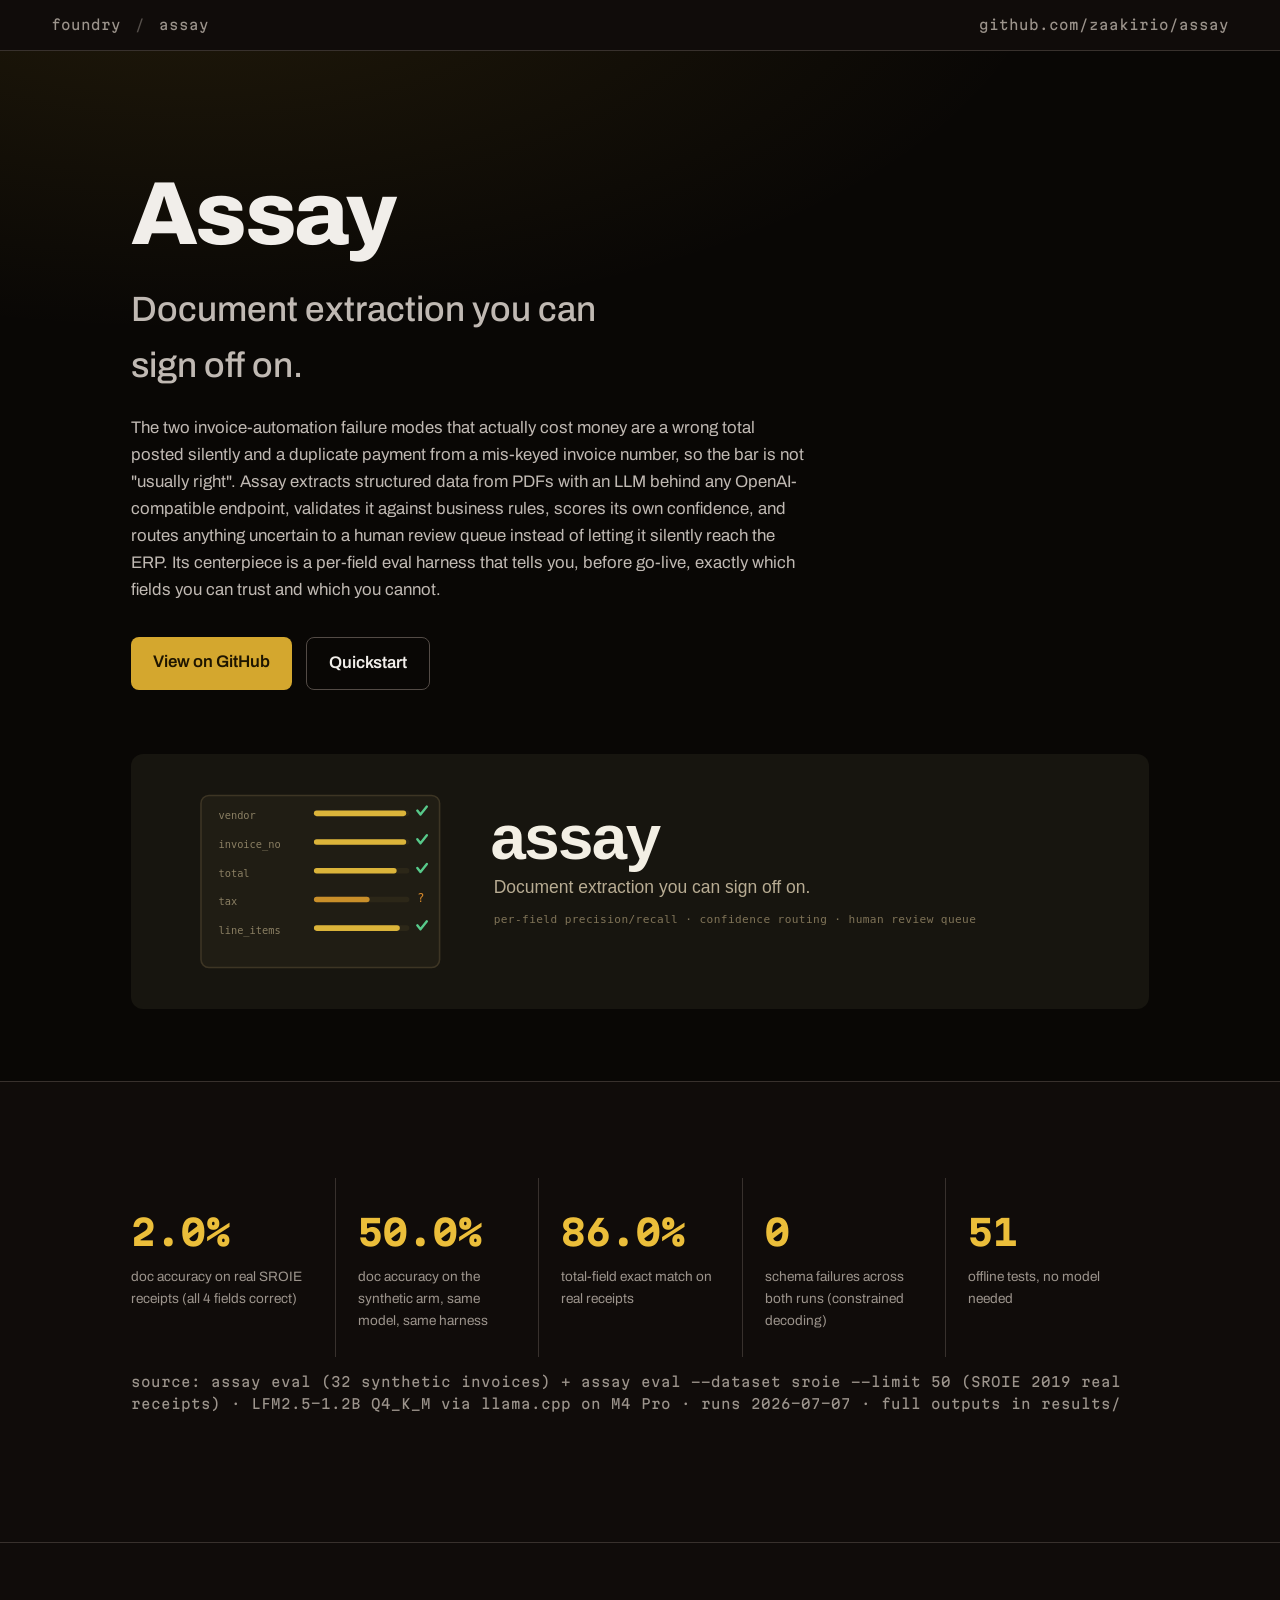
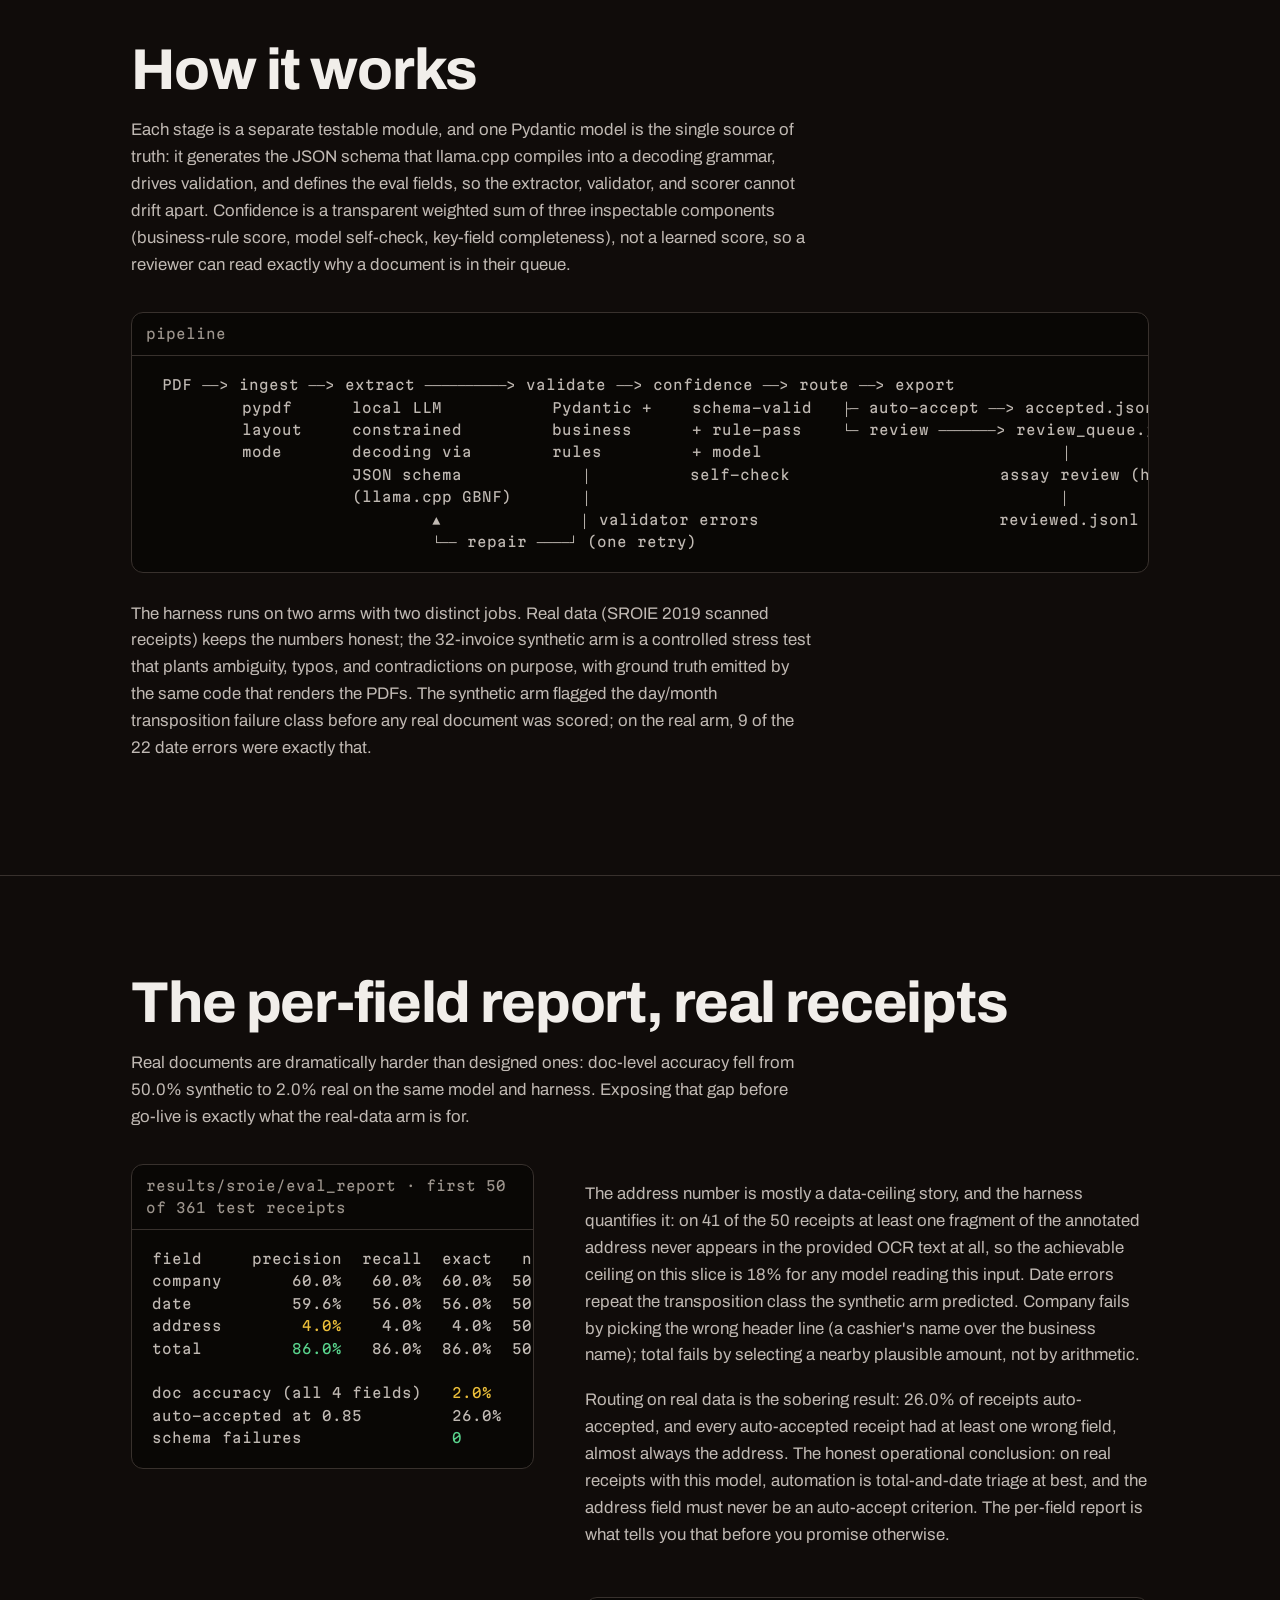
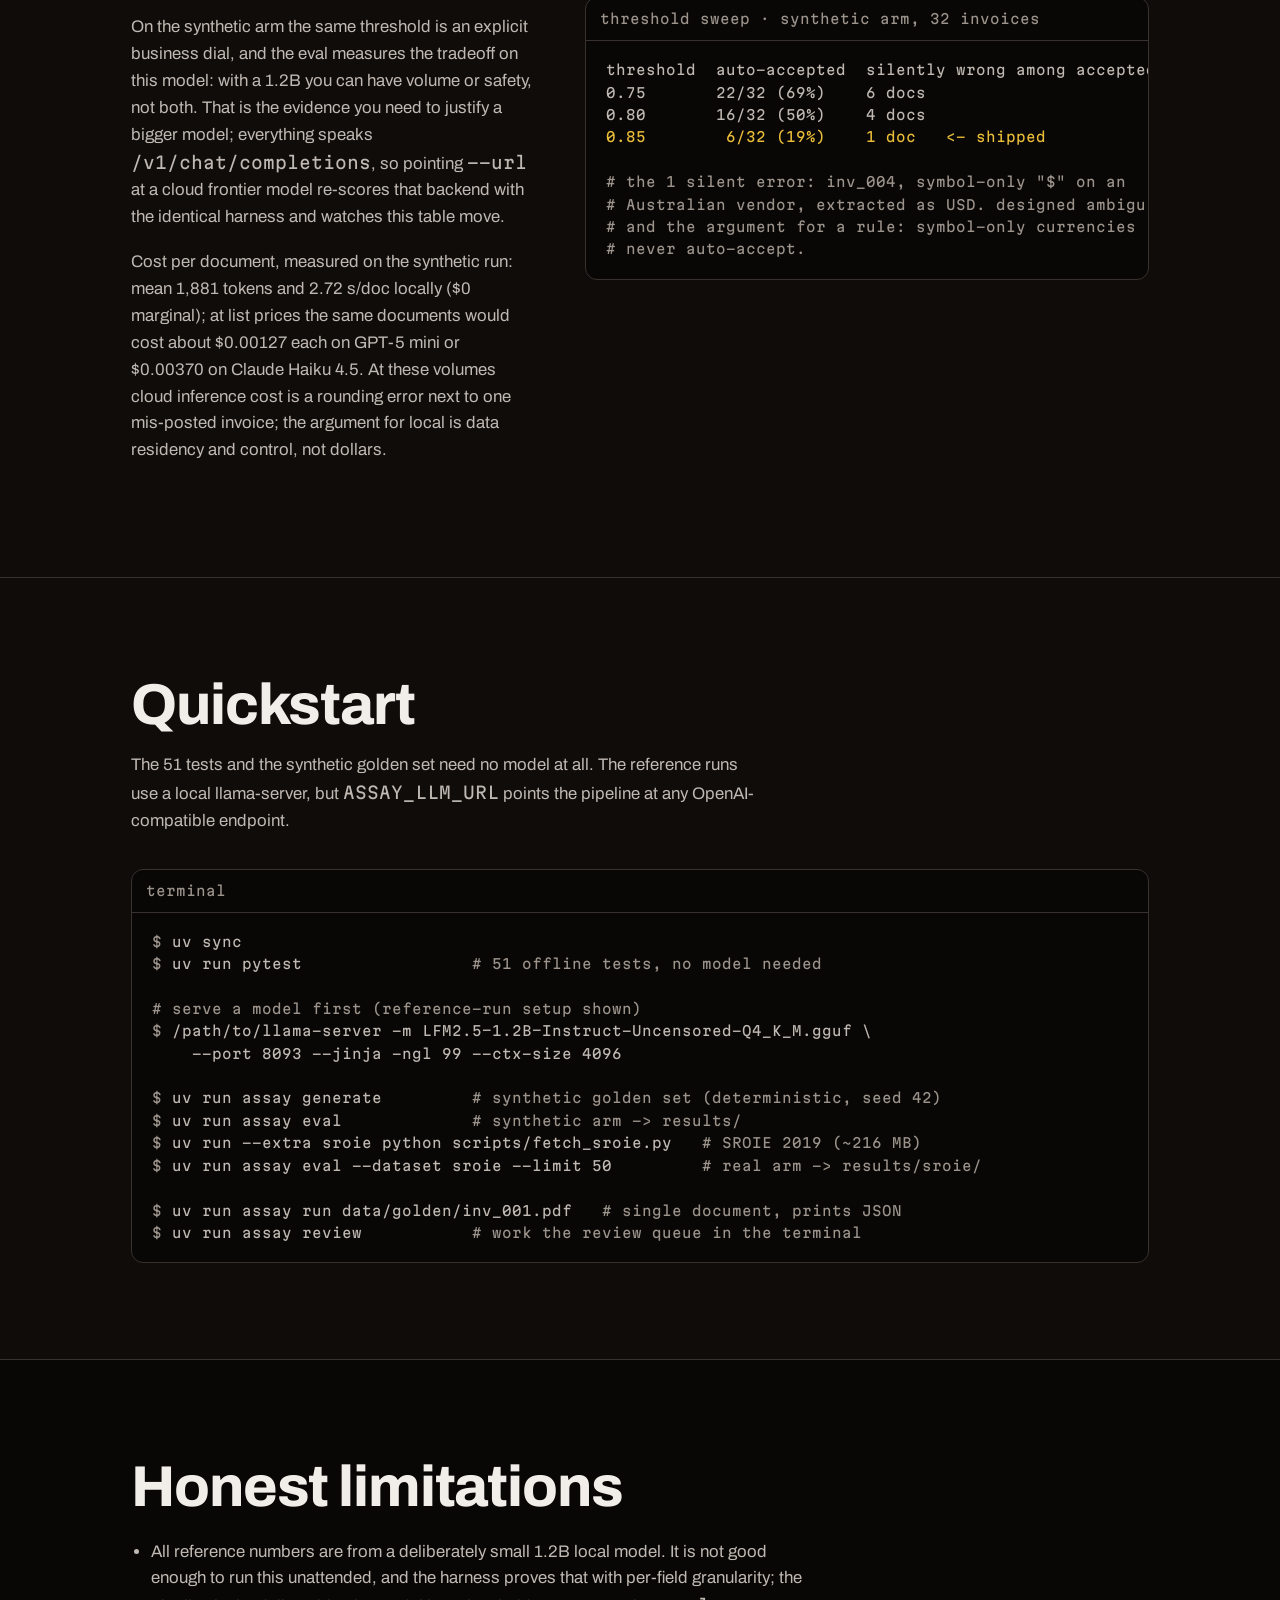
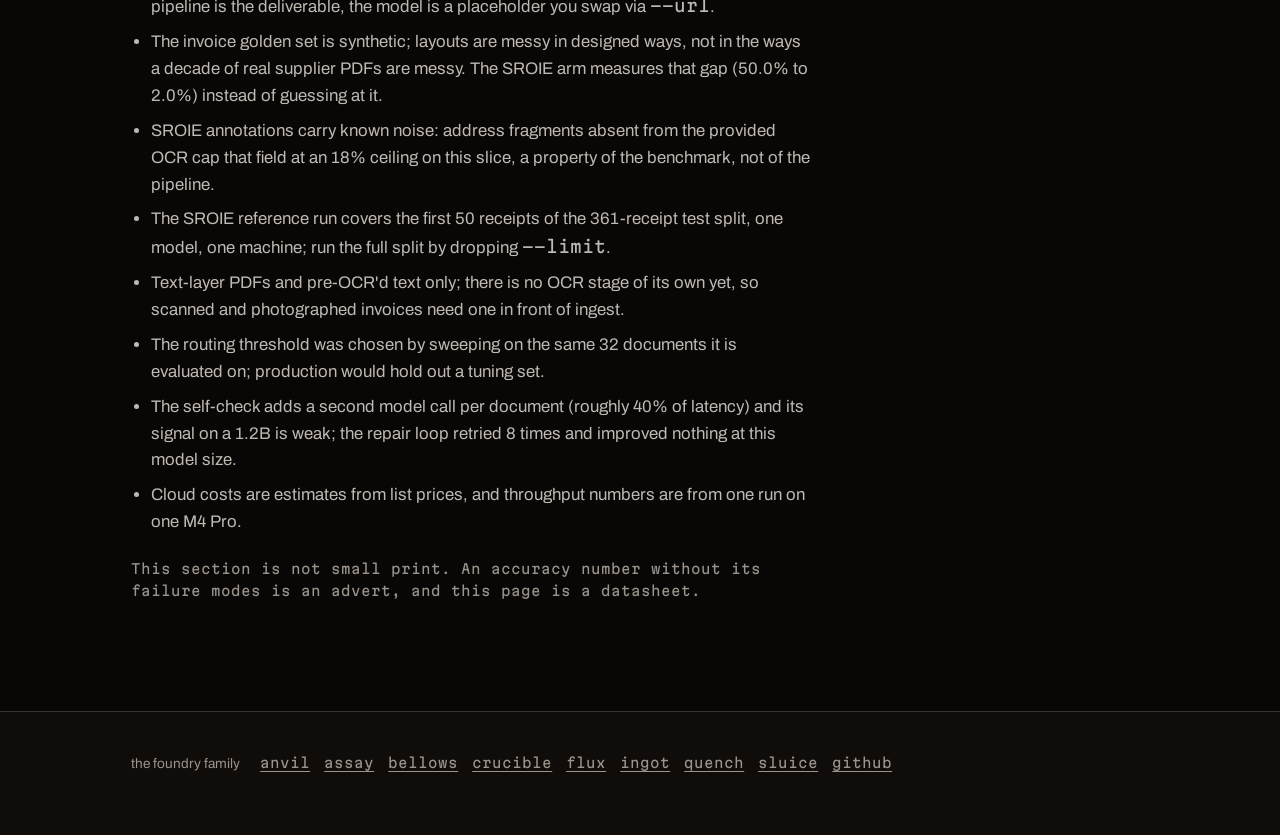
==== assay/index.html @ 18787b70 "Initial release" ====
<!doctype html>
<html lang="en">
<head>
<meta charset="utf-8">
<meta name="viewport" content="width=device-width, initial-scale=1">
<title>Assay - Document extraction you can sign off on</title>
<meta name="description" content="An invoice extraction pipeline with a per-field eval harness on real SROIE 2019 receipts and a synthetic stress-test arm: doc accuracy 2.0% real vs 50.0% synthetic on a 1.2B reference model, measured before go-live, not promised.">
<link rel="preconnect" href="https://fonts.googleapis.com">
<link rel="preconnect" href="https://fonts.gstatic.com" crossorigin>
<link href="https://fonts.googleapis.com/css2?family=Archivo:wght@500;650;800&family=Martian+Mono:wght@400;700&display=swap" rel="stylesheet">
<link rel="stylesheet" href="assets/site.css">
<style>
:root {
  --accent: oklch(0.75 0.14 87);
  --accent-bright: oklch(0.82 0.15 89);
  --accent-ink: oklch(0.2 0.04 87);
  --accent-tint: oklch(0.75 0.14 87 / 0.12);
}
.family { flex-wrap: wrap; }
.family .gh { min-width: 0; overflow-wrap: anywhere; }
.two-col > * { min-width: 0; }
code { overflow-wrap: anywhere; }
</style>
</head>
<body>

<header class="family">
  <a href="https://zaakir.io">foundry</a>
  <span class="sep">/</span>
  <span aria-current="page">assay</span>
  <a class="gh" href="https://github.com/zaakirio/assay">github.com/zaakirio/assay</a>
</header>

<main>

<section class="hero" aria-labelledby="hero-h">
  <div class="wrap">
    <h1 id="hero-h">Assay</h1>
    <p class="tag">Document extraction you can sign off on.</p>
    <p class="what">The two invoice-automation failure modes that actually cost money are a wrong total posted silently and a duplicate payment from a mis-keyed invoice number, so the bar is not "usually right".
    Assay extracts structured data from PDFs with an LLM behind any OpenAI-compatible endpoint, validates it against business rules, scores its own confidence, and routes anything uncertain to a human review queue instead of letting it silently reach the ERP.
    Its centerpiece is a per-field eval harness that tells you, before go-live, exactly which fields you can trust and which you cannot.</p>
    <div class="cta-row">
      <a class="btn primary" href="https://github.com/zaakirio/assay">View on GitHub</a>
      <a class="btn ghost" href="#quickstart">Quickstart</a>
    </div>
    <div class="hero-art">
      <img src="assets/banner.svg" alt="Assay banner: a document card with per-field confidence bars, where vendor, invoice number, total, and line items carry green ticks and tax carries a question mark routed to review, next to the wordmark and the tagline 'Document extraction you can sign off on'." width="1280" height="320">
    </div>
  </div>
</section>

<section class="measured" aria-label="Measured extraction numbers">
  <div class="wrap">
    <div class="cell"><div class="v num">2.0%</div><div class="k">doc accuracy on real SROIE receipts (all 4 fields correct)</div></div>
    <div class="cell"><div class="v num">50.0%</div><div class="k">doc accuracy on the synthetic arm, same model, same harness</div></div>
    <div class="cell"><div class="v num">86.0%</div><div class="k">total-field exact match on real receipts</div></div>
    <div class="cell"><div class="v num">0</div><div class="k">schema failures across both runs (constrained decoding)</div></div>
    <div class="cell"><div class="v num">51</div><div class="k">offline tests, no model needed</div></div>
  </div>
  <div class="wrap"><p class="src">source: assay eval (32 synthetic invoices) + assay eval --dataset sroie --limit 50 (SROIE 2019 real receipts) · LFM2.5-1.2B Q4_K_M via llama.cpp on M4 Pro · runs 2026-07-07 · full outputs in results/</p></div>
</section>

<section aria-labelledby="how-h">
  <div class="wrap">
    <h2 id="how-h">How it works</h2>
    <p class="lede">Each stage is a separate testable module, and one Pydantic model is the single source of truth: it generates the JSON schema that llama.cpp compiles into a decoding grammar, drives validation, and defines the eval fields, so the extractor, validator, and scorer cannot drift apart.
    Confidence is a transparent weighted sum of three inspectable components (business-rule score, model self-check, key-field completeness), not a learned score, so a reviewer can read exactly why a document is in their queue.</p>
    <div class="frame" style="margin-top: 34px;">
      <div class="bar">pipeline</div>
      <pre> PDF ──&gt; ingest ──&gt; extract ──────────&gt; validate ──&gt; confidence ──&gt; route ──&gt; export
         pypdf      local LLM           Pydantic +    schema-valid   ├─ auto-accept ──&gt; accepted.jsonl (ERP feed)
         layout     constrained         business      + rule-pass    └─ review ───────&gt; review_queue.jsonl
         mode       decoding via        rules         + model                              │
                    JSON schema            │          self-check                     assay review (human CLI)
                    (llama.cpp GBNF)       │                                               │
                            ▲              │ validator errors                        reviewed.jsonl
                            └── repair ────┘ (one retry)</pre>
    </div>
    <p style="margin-top: 28px; max-width: var(--measure); color: var(--ink-mid);">The harness runs on two arms with two distinct jobs.
    Real data (SROIE 2019 scanned receipts) keeps the numbers honest; the 32-invoice synthetic arm is a controlled stress test that plants ambiguity, typos, and contradictions on purpose, with ground truth emitted by the same code that renders the PDFs.
    The synthetic arm flagged the day/month transposition failure class before any real document was scored; on the real arm, 9 of the 22 date errors were exactly that.</p>
  </div>
</section>

<section aria-labelledby="out-h">
  <div class="wrap">
    <h2 id="out-h">The per-field report, real receipts</h2>
    <p class="lede">Real documents are dramatically harder than designed ones: doc-level accuracy fell from 50.0% synthetic to 2.0% real on the same model and harness.
    Exposing that gap before go-live is exactly what the real-data arm is for.</p>
    <div class="two-col" style="margin-top: 34px;">
      <div class="frame">
        <div class="bar">results/sroie/eval_report · first 50 of 361 test receipts</div>
        <pre>field     precision  recall  exact   n
company       60.0%   60.0%  60.0%  50
date          59.6%   56.0%  56.0%  50
address        <span class="hl">4.0%</span>    4.0%   4.0%  50
total         <span class="ok">86.0%</span>   86.0%  86.0%  50

doc accuracy (all 4 fields)   <span class="hl">2.0%</span>
auto-accepted at 0.85         26.0%
schema failures               <span class="ok">0</span></pre>
      </div>
      <div>
        <p style="color: var(--ink-mid);">The address number is mostly a data-ceiling story, and the harness quantifies it: on 41 of the 50 receipts at least one fragment of the annotated address never appears in the provided OCR text at all, so the achievable ceiling on this slice is 18% for any model reading this input.
        Date errors repeat the transposition class the synthetic arm predicted.
        Company fails by picking the wrong header line (a cashier's name over the business name); total fails by selecting a nearby plausible amount, not by arithmetic.</p>
        <p style="margin-top: 18px; color: var(--ink-mid);">Routing on real data is the sobering result: 26.0% of receipts auto-accepted, and every auto-accepted receipt had at least one wrong field, almost always the address.
        The honest operational conclusion: on real receipts with this model, automation is total-and-date triage at best, and the address field must never be an auto-accept criterion.
        The per-field report is what tells you that before you promise otherwise.</p>
      </div>
    </div>
    <div class="two-col" style="margin-top: 32px;">
      <div>
        <p style="color: var(--ink-mid);">On the synthetic arm the same threshold is an explicit business dial, and the eval measures the tradeoff on this model: with a 1.2B you can have volume or safety, not both.
        That is the evidence you need to justify a bigger model; everything speaks <code>/v1/chat/completions</code>, so pointing <code>--url</code> at a cloud frontier model re-scores that backend with the identical harness and watches this table move.</p>
        <p style="margin-top: 18px; color: var(--ink-mid);">Cost per document, measured on the synthetic run: mean 1,881 tokens and 2.72 s/doc locally ($0 marginal); at list prices the same documents would cost about $0.00127 each on GPT-5 mini or $0.00370 on Claude Haiku 4.5.
        At these volumes cloud inference cost is a rounding error next to one mis-posted invoice; the argument for local is data residency and control, not dollars.</p>
      </div>
      <div class="frame">
        <div class="bar">threshold sweep · synthetic arm, 32 invoices</div>
        <pre>threshold  auto-accepted  silently wrong among accepted
0.75       22/32 (69%)    6 docs
0.80       16/32 (50%)    4 docs
<span class="hl">0.85        6/32 (19%)    1 doc   &lt;- shipped</span>

<span class="dim"># the 1 silent error: inv_004, symbol-only "$" on an</span>
<span class="dim"># Australian vendor, extracted as USD. designed ambiguity,</span>
<span class="dim"># and the argument for a rule: symbol-only currencies</span>
<span class="dim"># never auto-accept.</span></pre>
      </div>
    </div>
  </div>
</section>

<section id="quickstart" aria-labelledby="qs-h">
  <div class="wrap">
    <h2 id="qs-h">Quickstart</h2>
    <p class="lede">The 51 tests and the synthetic golden set need no model at all. The reference runs use a local llama-server, but <code>ASSAY_LLM_URL</code> points the pipeline at any OpenAI-compatible endpoint.</p>
    <div class="frame" style="margin-top: 34px;">
      <div class="bar">terminal</div>
      <pre><span class="dim">$</span> uv sync
<span class="dim">$</span> uv run pytest                 <span class="dim"># 51 offline tests, no model needed</span>

<span class="dim"># serve a model first (reference-run setup shown)</span>
<span class="dim">$</span> /path/to/llama-server -m LFM2.5-1.2B-Instruct-Uncensored-Q4_K_M.gguf \
    --port 8093 --jinja -ngl 99 --ctx-size 4096

<span class="dim">$</span> uv run assay generate         <span class="dim"># synthetic golden set (deterministic, seed 42)</span>
<span class="dim">$</span> uv run assay eval             <span class="dim"># synthetic arm -&gt; results/</span>
<span class="dim">$</span> uv run --extra sroie python scripts/fetch_sroie.py   <span class="dim"># SROIE 2019 (~216 MB)</span>
<span class="dim">$</span> uv run assay eval --dataset sroie --limit 50         <span class="dim"># real arm -&gt; results/sroie/</span>

<span class="dim">$</span> uv run assay run data/golden/inv_001.pdf   <span class="dim"># single document, prints JSON</span>
<span class="dim">$</span> uv run assay review           <span class="dim"># work the review queue in the terminal</span></pre>
    </div>
  </div>
</section>

<section class="honest" aria-labelledby="honest-h">
  <div class="wrap">
    <h2 id="honest-h">Honest limitations</h2>
    <ul>
      <li>All reference numbers are from a deliberately small 1.2B local model. It is not good enough to run this unattended, and the harness proves that with per-field granularity; the pipeline is the deliverable, the model is a placeholder you swap via <code>--url</code>.</li>
      <li>The invoice golden set is synthetic; layouts are messy in designed ways, not in the ways a decade of real supplier PDFs are messy. The SROIE arm measures that gap (50.0% to 2.0%) instead of guessing at it.</li>
      <li>SROIE annotations carry known noise: address fragments absent from the provided OCR cap that field at an 18% ceiling on this slice, a property of the benchmark, not of the pipeline.</li>
      <li>The SROIE reference run covers the first 50 receipts of the 361-receipt test split, one model, one machine; run the full split by dropping <code>--limit</code>.</li>
      <li>Text-layer PDFs and pre-OCR'd text only; there is no OCR stage of its own yet, so scanned and photographed invoices need one in front of ingest.</li>
      <li>The routing threshold was chosen by sweeping on the same 32 documents it is evaluated on; production would hold out a tuning set.</li>
      <li>The self-check adds a second model call per document (roughly 40% of latency) and its signal on a 1.2B is weak; the repair loop retried 8 times and improved nothing at this model size.</li>
      <li>Cloud costs are estimates from list prices, and throughput numbers are from one run on one M4 Pro.</li>
    </ul>
    <p class="why">This section is not small print. An accuracy number without its failure modes is an advert, and this page is a datasheet.</p>
  </div>
</section>

</main>

<footer>
  <div class="wrap">
    <span>the foundry family</span>
    <nav aria-label="Product family">
      <a href="https://anvil.zaakir.io">anvil</a>
      <a href="https://assay.zaakir.io" aria-current="page">assay</a>
      <a href="https://bellows.zaakir.io">bellows</a>
      <a href="https://crucible.zaakir.io">crucible</a>
      <a href="https://flux.zaakir.io">flux</a>
      <a href="https://ingot.zaakir.io">ingot</a>
      <a href="https://quench.zaakir.io">quench</a>
      <a href="https://sluice.zaakir.io">sluice</a>
      <a href="https://github.com/zaakirio">github</a>
    </nav>
  </div>
</footer>

</body>
</html>
---- assay/assets/site.css ----
/* Foundry datasheet system - shared across all product sites.
   Lane: industrial specimen sheet, not SaaS landing. Dark workshop charcoal,
   one committed accent per product (set --accent* on :root per site),
   real numbers as imagery, honest-limitations as a first-class section. */

:root {
  --bg: oklch(0.16 0.008 55);
  --bg-deep: oklch(0.13 0.007 55);
  --surface: oklch(0.2 0.01 55);
  --surface-2: oklch(0.24 0.012 55);
  --line: oklch(0.32 0.012 55);
  --line-strong: oklch(0.42 0.014 55);

  --ink: oklch(0.95 0.006 65);
  --ink-mid: oklch(0.79 0.012 65);
  --ink-dim: oklch(0.67 0.014 65);

  /* per-site overrides */
  --accent: oklch(0.68 0.17 45);
  --accent-bright: oklch(0.76 0.18 48);
  --accent-ink: oklch(0.18 0.03 45);
  --accent-tint: oklch(0.68 0.17 45 / 0.12);

  --ok: oklch(0.78 0.15 155);
  --warn: oklch(0.82 0.13 90);

  --sans: "Archivo", -apple-system, "Segoe UI", Helvetica, Arial, sans-serif;
  --mono: "Martian Mono", ui-monospace, "SF Mono", Menlo, monospace;

  --step--1: clamp(0.78rem, 0.74rem + 0.2vw, 0.85rem);
  --step-0: clamp(0.95rem, 0.9rem + 0.25vw, 1.05rem);
  --step-1: clamp(1.2rem, 1.1rem + 0.5vw, 1.45rem);
  --step-2: clamp(1.6rem, 1.4rem + 1vw, 2.2rem);
  --step-3: clamp(2.4rem, 2rem + 2.2vw, 3.6rem);
  --step-4: clamp(3.4rem, 2.6rem + 4vw, 5.6rem);

  --pad: clamp(20px, 4vw, 56px);
  --measure: 68ch;

  color-scheme: dark;
}

* { box-sizing: border-box; }

html { scroll-behavior: smooth; }
@media (prefers-reduced-motion: reduce) { html { scroll-behavior: auto; } }

body {
  margin: 0;
  background: var(--bg);
  color: var(--ink);
  font-family: var(--sans);
  font-size: var(--step-0);
  line-height: 1.6;
  -webkit-font-smoothing: antialiased;
}

::selection { background: var(--accent-tint); }

h1, h2, h3 { line-height: 1.08; text-wrap: balance; margin: 0; }
p { text-wrap: pretty; }

a { color: var(--accent-bright); text-decoration-thickness: 1px; text-underline-offset: 3px; }
a:hover { color: var(--ink); }

code, pre, .mono { font-family: var(--mono); }

.num { font-variant-numeric: tabular-nums; }

/* ── shell ─────────────────────────────────────────────── */

.wrap { max-width: 1120px; margin: 0 auto; padding-inline: var(--pad); }

/* top strip: family breadcrumb, quiet */
.family {
  display: flex;
  align-items: center;
  gap: 14px;
  padding: 14px var(--pad);
  font-family: var(--mono);
  font-size: var(--step--1);
  color: var(--ink-dim);
  border-bottom: 1px solid var(--line);
}
.family a { color: var(--ink-dim); text-decoration: none; }
.family a:hover { color: var(--ink); }
.family .sep { opacity: 0.5; }
.family .gh { margin-left: auto; }

/* ── hero: specimen plate ──────────────────────────────── */

.hero {
  padding: clamp(48px, 9vw, 120px) 0 clamp(36px, 6vw, 72px);
  border-bottom: 1px solid var(--line);
  background:
    radial-gradient(90rem 40rem at 15% -10%, var(--accent-tint), transparent 60%),
    var(--bg-deep);
}

.hero h1 {
  font-size: var(--step-4);
  font-weight: 800;
  letter-spacing: -0.03em;
}

.hero .tag {
  margin: 18px 0 0;
  font-size: var(--step-2);
  font-weight: 500;
  color: var(--ink-mid);
  max-width: 26ch;
}

.hero .what {
  margin: 22px 0 0;
  max-width: var(--measure);
  color: var(--ink-mid);
}

.hero .cta-row { display: flex; gap: 14px; margin-top: 34px; flex-wrap: wrap; }

.btn {
  display: inline-block;
  padding: 12px 22px;
  border-radius: 8px;
  font-weight: 600;
  text-decoration: none;
}
.btn.primary { background: var(--accent); color: var(--accent-ink); }
.btn.primary:hover { background: var(--accent-bright); color: var(--accent-ink); }
.btn.ghost { border: 1px solid var(--line-strong); color: var(--ink); }
.btn.ghost:hover { border-color: var(--accent); }

.hero-art { margin-top: clamp(30px, 6vw, 64px); }
.hero-art svg, .hero-art img { width: 100%; height: auto; display: block; border-radius: 12px; }

/* ── measured strip: the numbers ARE the marketing ─────── */

.measured {
  border-bottom: 1px solid var(--line);
  background: var(--bg);
}
.measured .wrap {
  display: grid;
  grid-template-columns: repeat(auto-fit, minmax(190px, 1fr));
  gap: 0;
}
.measured .cell {
  padding: 26px 22px;
  border-inline-start: 1px solid var(--line);
}
.measured .cell:first-child { border-inline-start: none; padding-inline-start: 0; }
.measured .v {
  font-family: var(--mono);
  font-size: var(--step-2);
  font-weight: 700;
  color: var(--accent-bright);
  font-variant-numeric: tabular-nums;
}
.measured .k { margin-top: 6px; color: var(--ink-dim); font-size: var(--step--1); }
.measured .src { color: var(--ink-dim); font-size: var(--step--1); padding: 0 0 18px; font-family: var(--mono); }

/* ── sections ──────────────────────────────────────────── */

section { padding: clamp(44px, 8vw, 96px) 0; border-bottom: 1px solid var(--line); }
section > .wrap > h2 { font-size: var(--step-3); font-weight: 750; letter-spacing: -0.02em; }
section .lede { max-width: var(--measure); color: var(--ink-mid); margin-top: 16px; }

.two-col { display: grid; grid-template-columns: minmax(280px, 5fr) minmax(300px, 7fr); gap: clamp(24px, 4vw, 56px); align-items: start; }
@media (max-width: 860px) { .two-col { grid-template-columns: 1fr; } }

/* feature ledger: numbered only because it IS a sequence of what happens */
.ledger { margin: 34px 0 0; padding: 0; list-style: none; max-width: var(--measure); }
.ledger li { display: flex; gap: 18px; padding: 18px 0; border-top: 1px solid var(--line); }
.ledger li:first-child { border-top: none; }
.ledger .lk { font-family: var(--mono); color: var(--accent-bright); font-size: var(--step--1); padding-top: 4px; white-space: nowrap; }
.ledger b { font-weight: 650; }
.ledger p { margin: 4px 0 0; color: var(--ink-mid); }

/* ── terminal / code frames (real output as imagery) ───── */

.frame {
  background: var(--bg-deep);
  border: 1px solid var(--line);
  border-radius: 12px;
  overflow: hidden;
}
.frame .bar {
  display: flex;
  gap: 8px;
  align-items: center;
  padding: 10px 14px;
  border-bottom: 1px solid var(--line);
  font-family: var(--mono);
  font-size: var(--step--1);
  color: var(--ink-dim);
}
.frame pre {
  margin: 0;
  padding: 18px 20px;
  overflow-x: auto;
  font-size: clamp(0.72rem, 0.66rem + 0.3vw, 0.85rem);
  line-height: 1.65;
  color: var(--ink-mid);
}
.frame .hl { color: var(--accent-bright); }
.frame .ok { color: var(--ok); }
.frame .dim { color: var(--ink-dim); }

.shot { border: 1px solid var(--line); border-radius: 12px; overflow: hidden; }
.shot img { width: 100%; height: auto; display: block; }
.shot figcaption { padding: 12px 16px; font-family: var(--mono); font-size: var(--step--1); color: var(--ink-dim); border-top: 1px solid var(--line); }
figure.shot { margin: 0; }

/* ── the honest plate: limitations, stated plainly ─────── */

.honest { background: var(--bg-deep); }
.honest h2 { font-size: var(--step-2); }
.honest ul { margin: 20px 0 0; padding-left: 1.2em; max-width: var(--measure); color: var(--ink-mid); }
.honest li { margin-top: 8px; }
.honest .why { margin-top: 22px; font-family: var(--mono); font-size: var(--step--1); color: var(--ink-dim); max-width: var(--measure); }

/* ── footer ────────────────────────────────────────────── */

footer { padding: 40px 0 60px; color: var(--ink-dim); font-size: var(--step--1); }
footer .wrap { display: flex; gap: 20px; flex-wrap: wrap; align-items: baseline; }
footer nav { display: flex; gap: 14px; flex-wrap: wrap; font-family: var(--mono); }
footer a { color: var(--ink-dim); }

/* ── motion: one deliberate entrance, nothing scattered ── */

@media (prefers-reduced-motion: no-preference) {
  .hero h1, .hero .tag, .hero .what, .hero .cta-row, .hero-art {
    animation: rise 700ms cubic-bezier(0.16, 1, 0.3, 1) both;
  }
  .hero .tag { animation-delay: 70ms; }
  .hero .what { animation-delay: 130ms; }
  .hero .cta-row { animation-delay: 190ms; }
  .hero-art { animation-delay: 260ms; }
  @keyframes rise { from { opacity: 0; transform: translateY(14px); } }
}
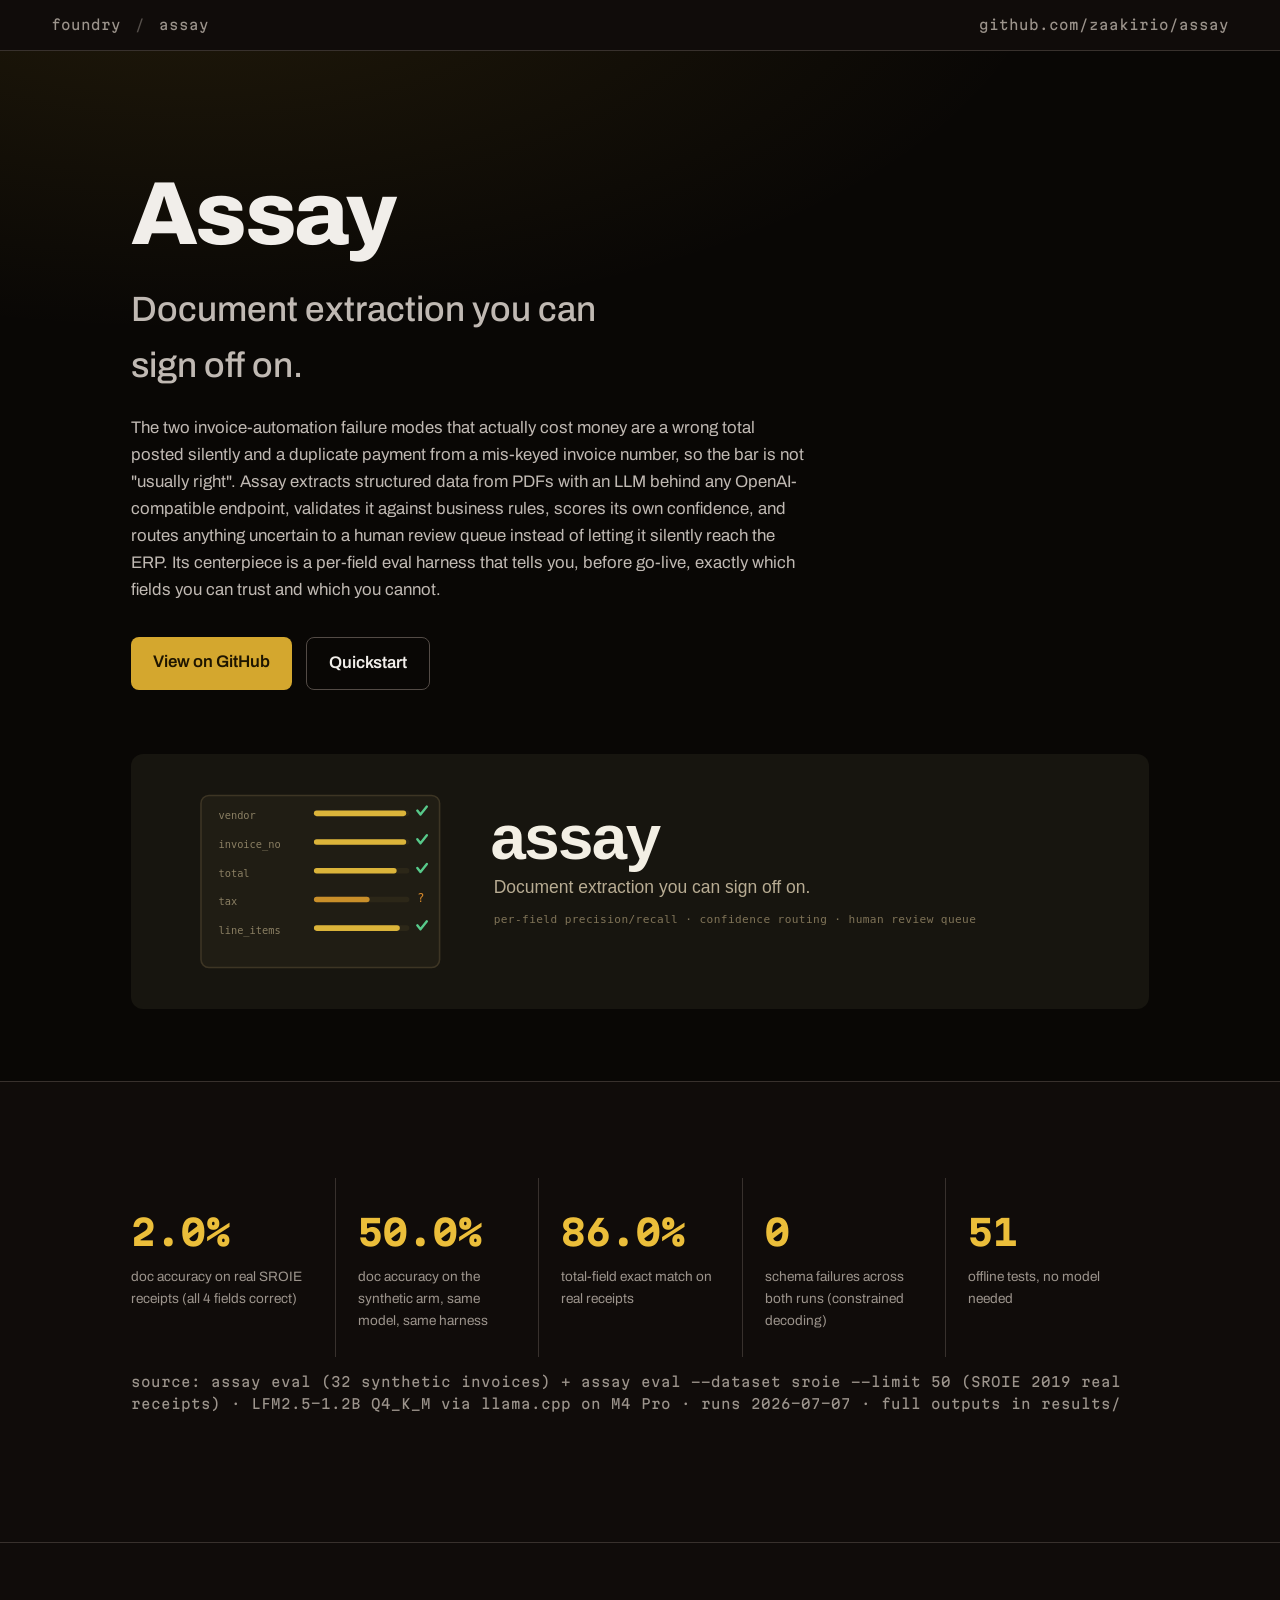
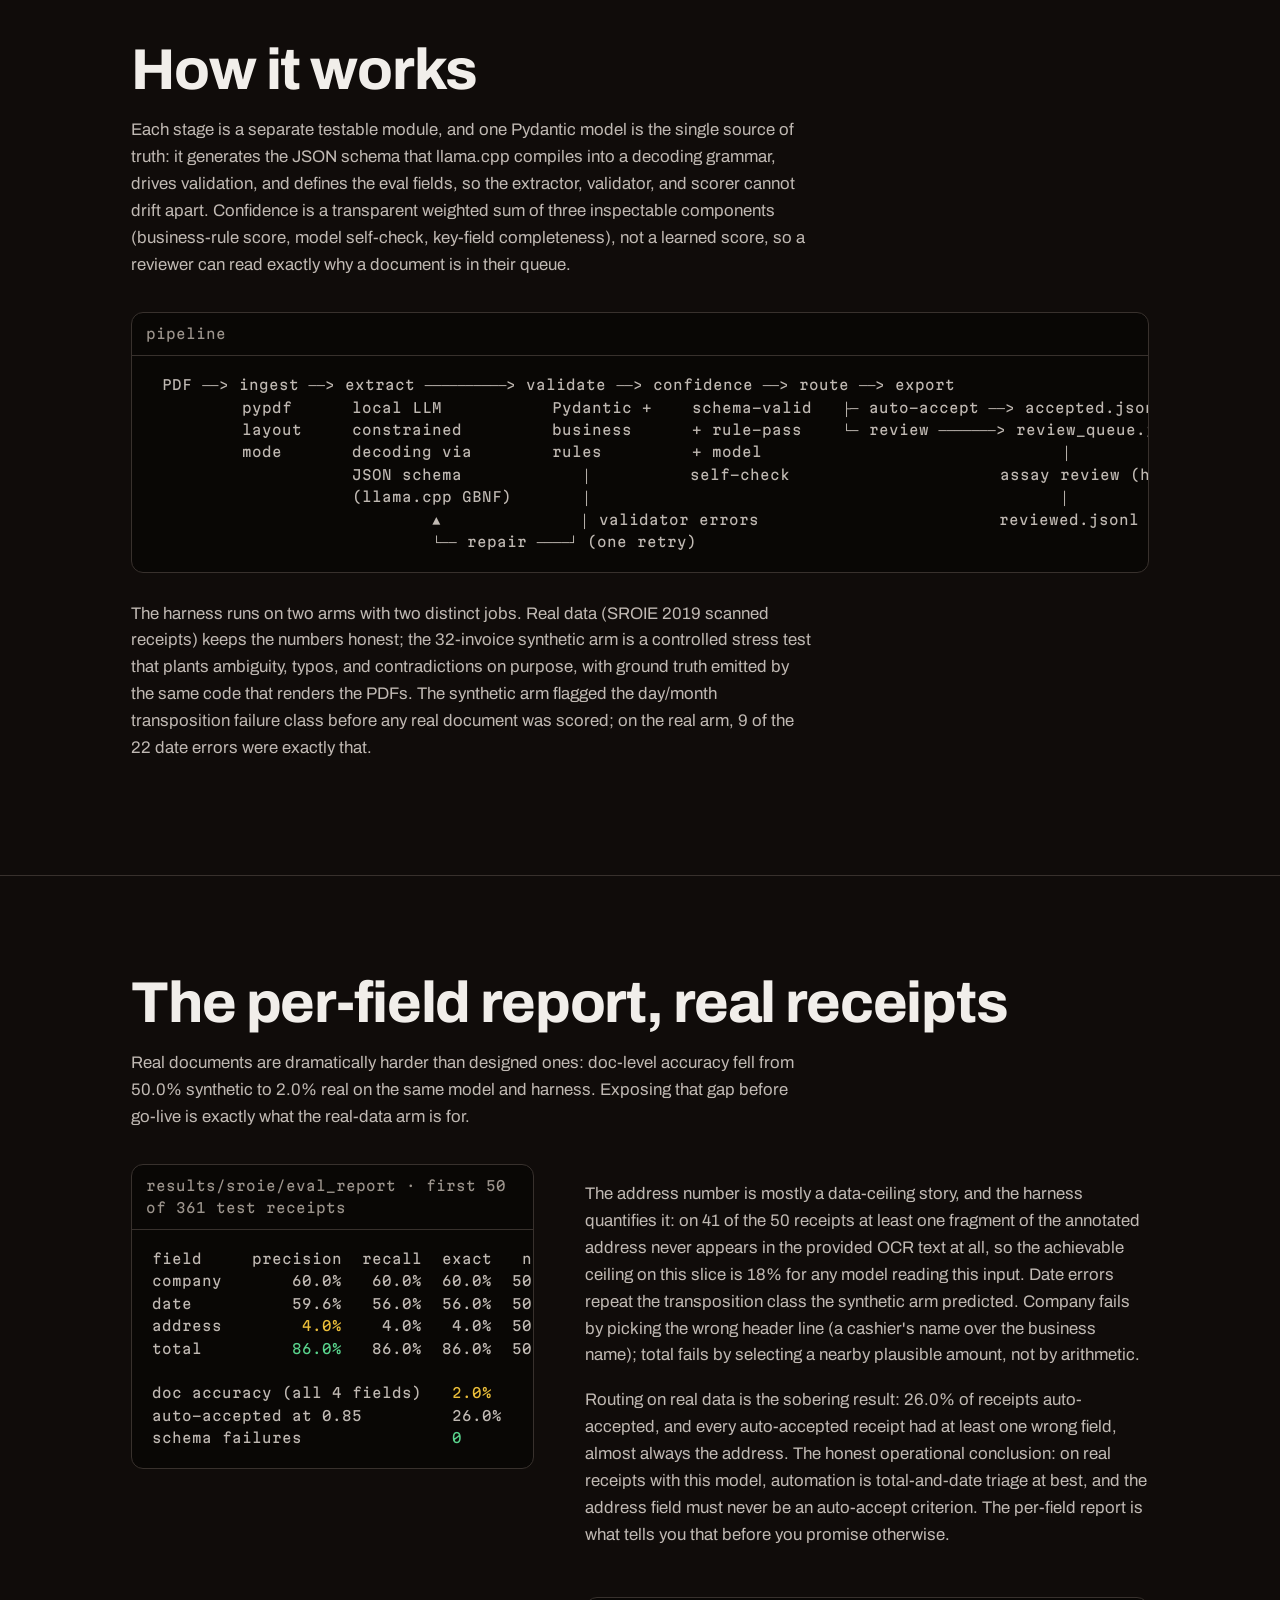
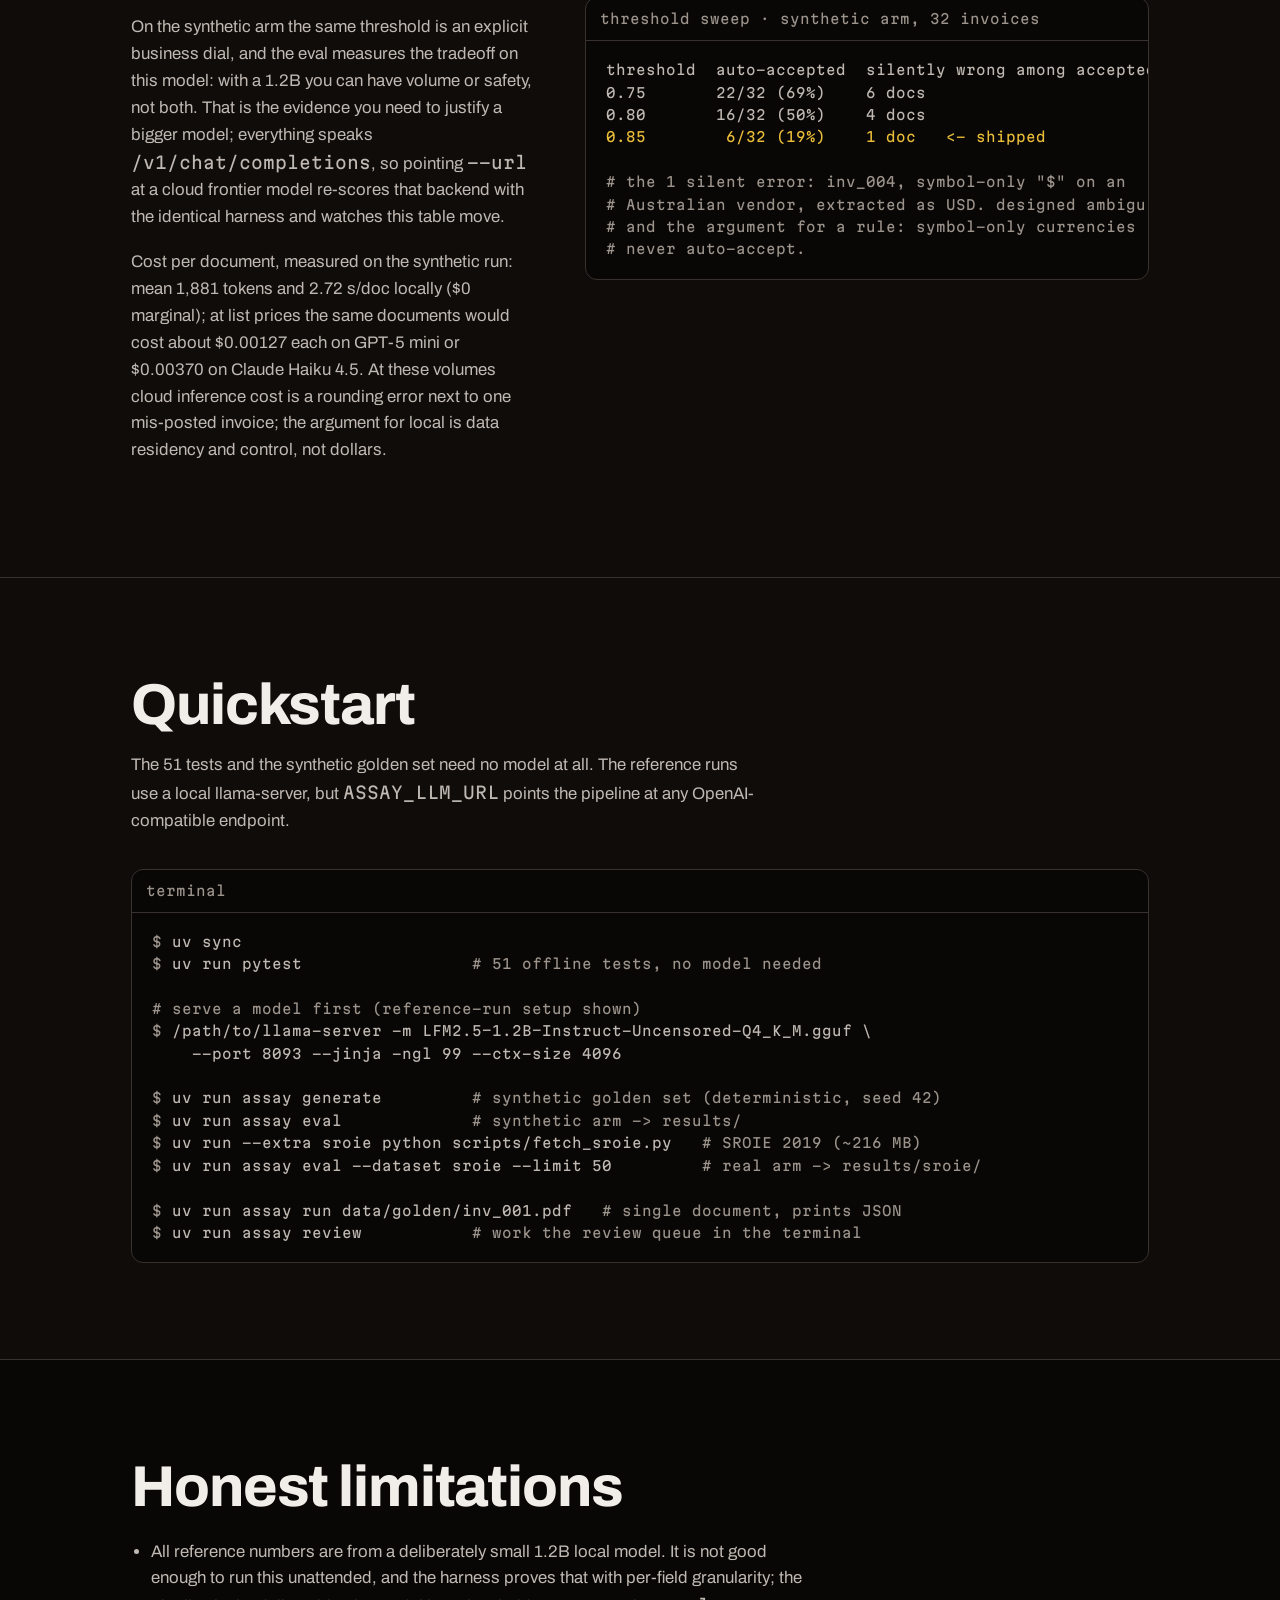
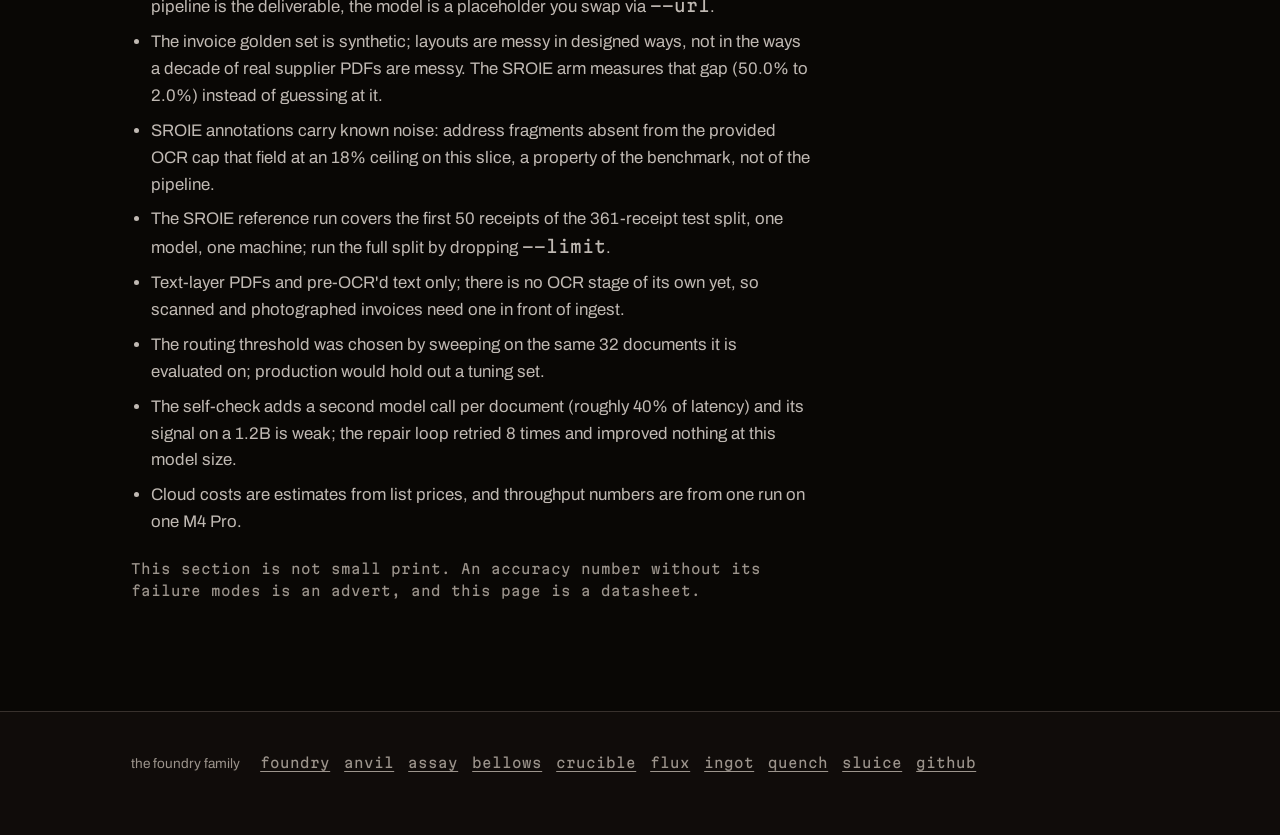
==== commit e9a175aa: "Add foundry.zaakir.io family map site with WebGL fleet constellation - New foundry/ site: interactiv" ====
--- a/assay/index.html
+++ b/assay/index.html
@@ -25,7 +25,7 @@
 <body>
 
 <header class="family">
-  <a href="https://zaakir.io">foundry</a>
+  <a href="https://foundry.zaakir.io">foundry</a>
   <span class="sep">/</span>
   <span aria-current="page">assay</span>
   <a class="gh" href="https://github.com/zaakirio/assay">github.com/zaakirio/assay</a>
@@ -180,6 +180,7 @@
   <div class="wrap">
     <span>the foundry family</span>
     <nav aria-label="Product family">
+      <a href="https://foundry.zaakir.io">foundry</a>
       <a href="https://anvil.zaakir.io">anvil</a>
       <a href="https://assay.zaakir.io" aria-current="page">assay</a>
       <a href="https://bellows.zaakir.io">bellows</a>
--- a/assay/assets/site.css
+++ b/assay/assets/site.css
@@ -237,5 +237,5 @@
   .hero .what { animation-delay: 130ms; }
   .hero .cta-row { animation-delay: 190ms; }
   .hero-art { animation-delay: 260ms; }
-  @keyframes rise { from { opacity: 0; transform: translateY(14px); } }
-}
+  @keyframes rise { from { transform: translateY(14px); } }
+}
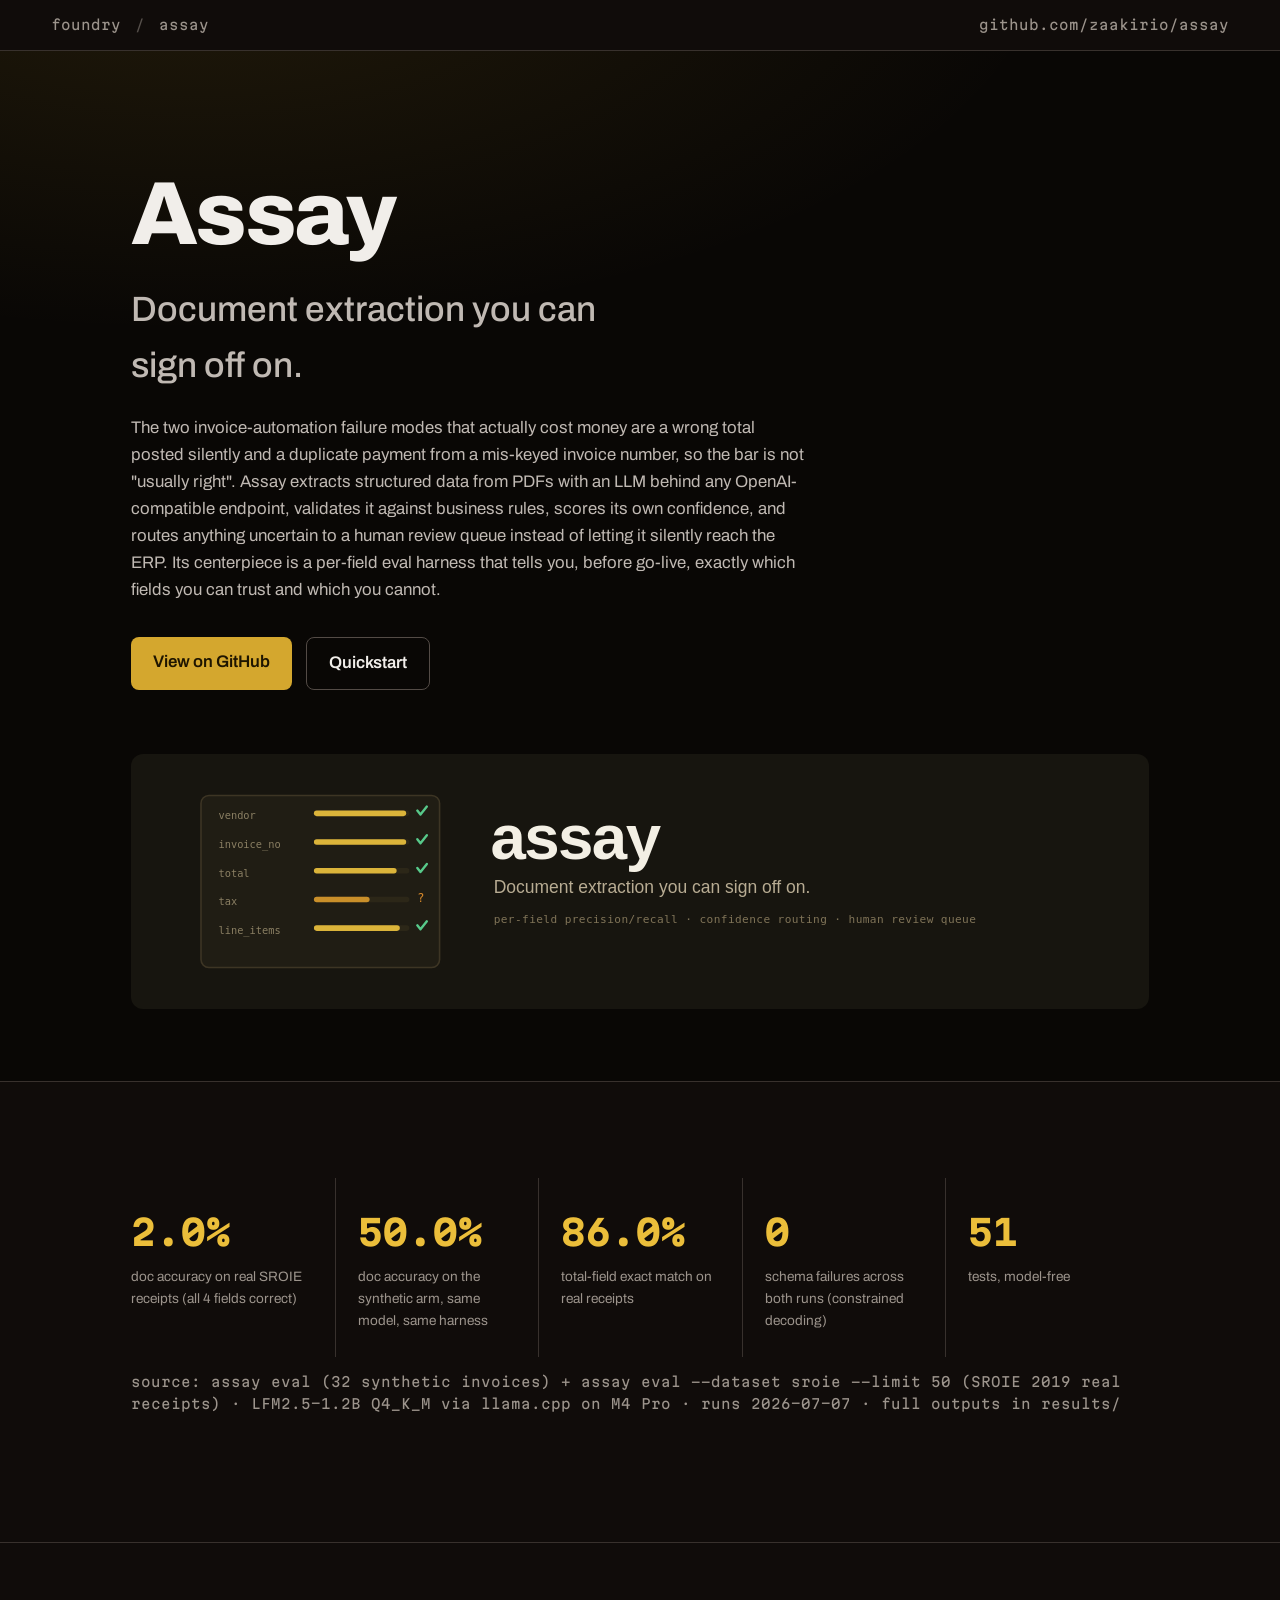
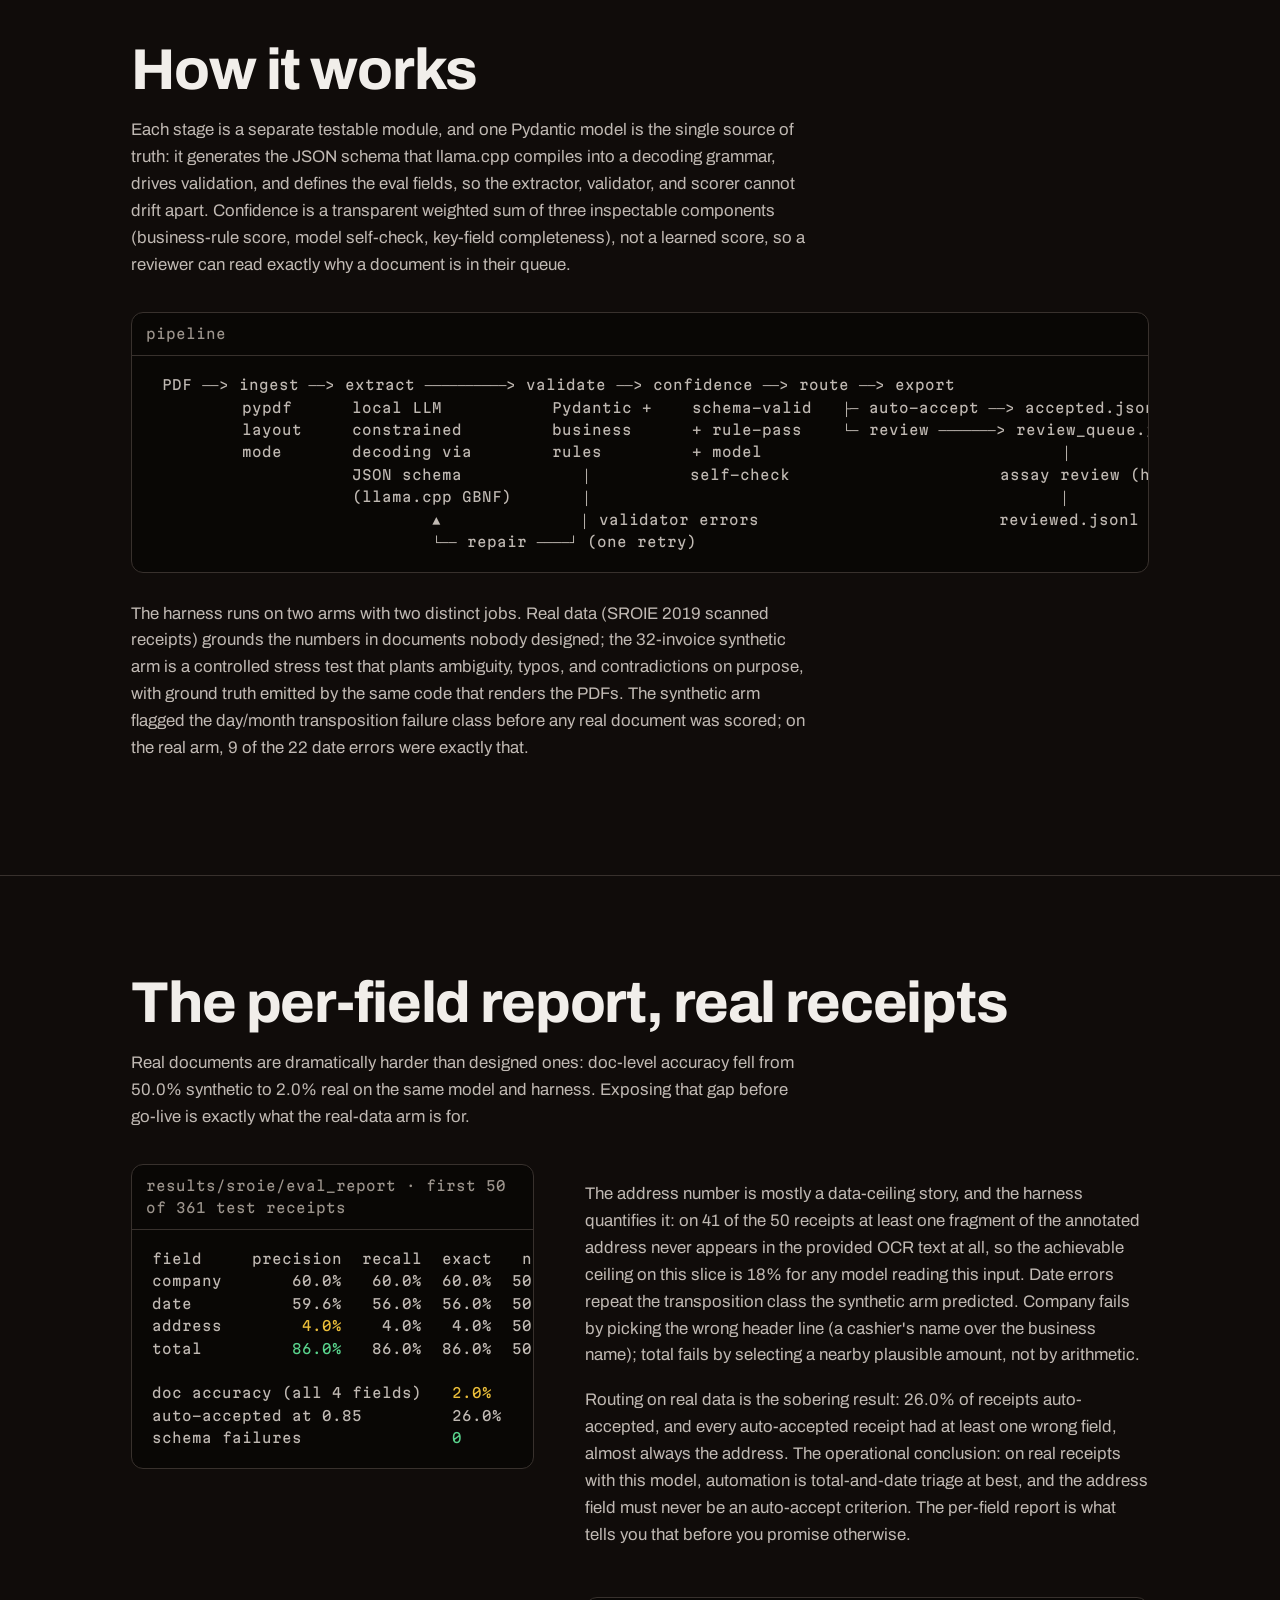
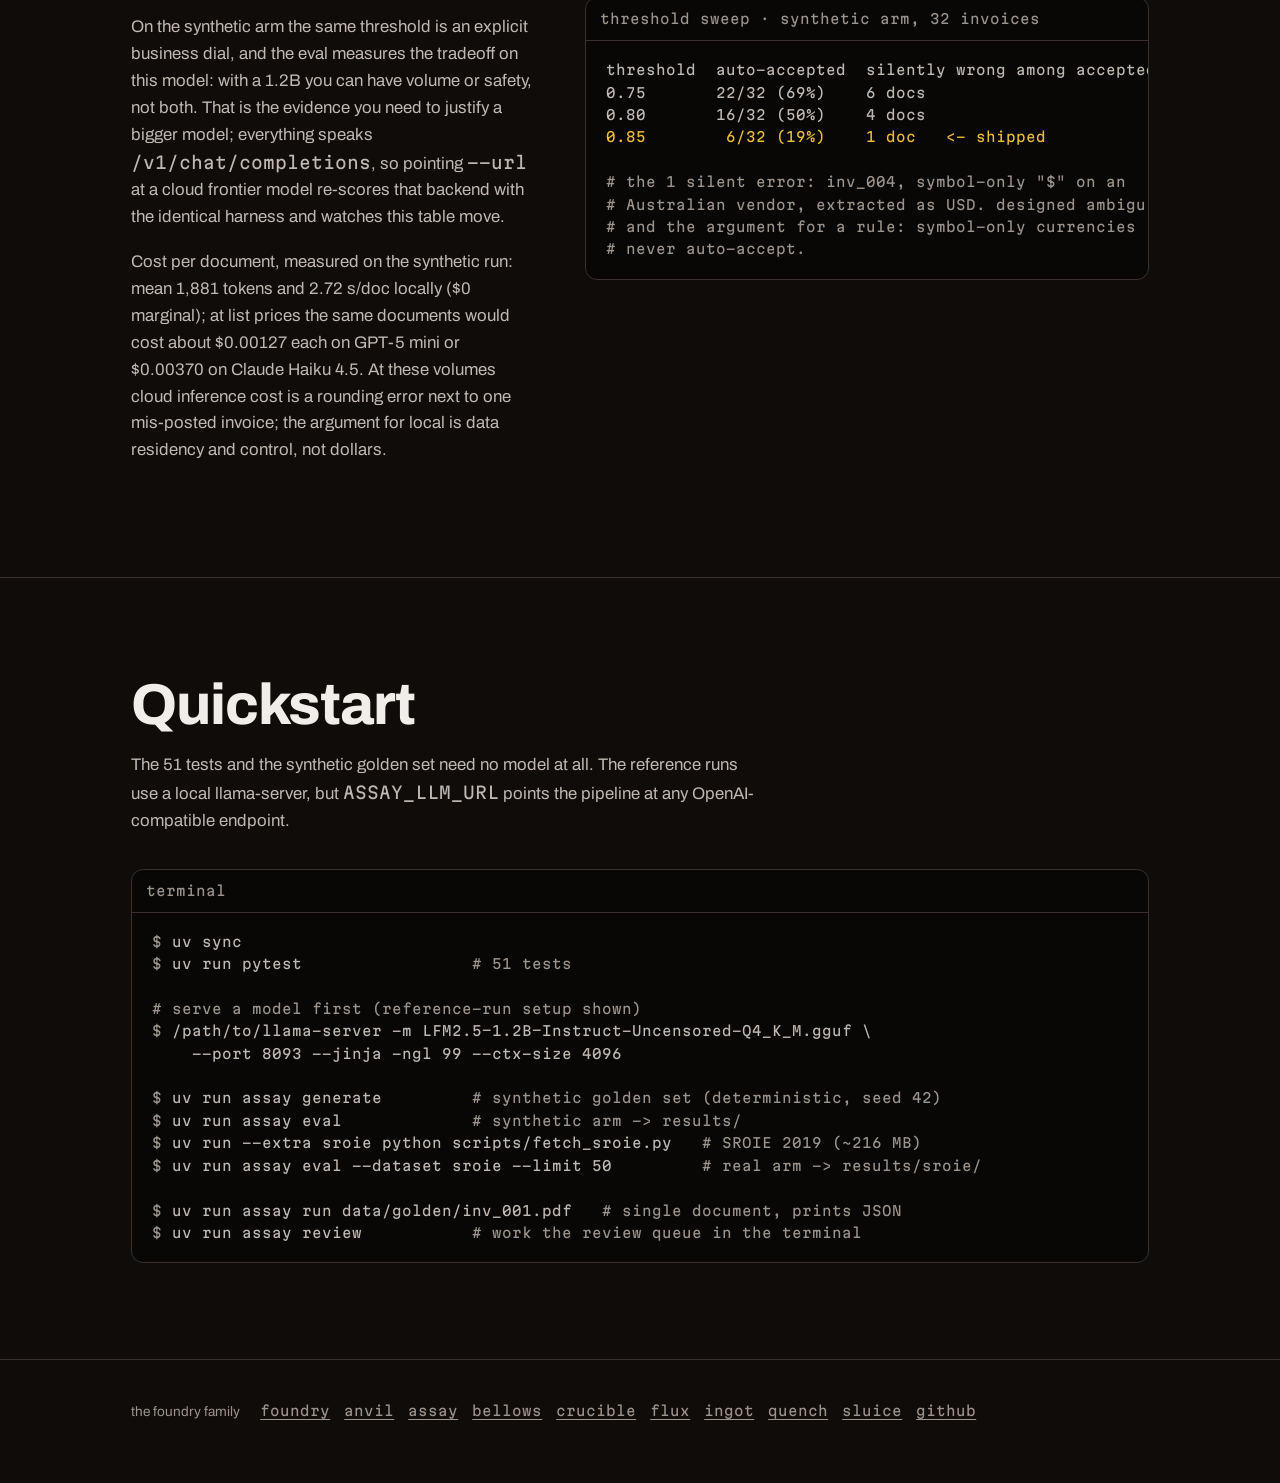
==== commit 3a3999ba: "Present Foundry and the product pages as the suite: remove limitations plates, portfolio framing, an" ====
--- a/assay/index.html
+++ b/assay/index.html
@@ -56,7 +56,7 @@
     <div class="cell"><div class="v num">50.0%</div><div class="k">doc accuracy on the synthetic arm, same model, same harness</div></div>
     <div class="cell"><div class="v num">86.0%</div><div class="k">total-field exact match on real receipts</div></div>
     <div class="cell"><div class="v num">0</div><div class="k">schema failures across both runs (constrained decoding)</div></div>
-    <div class="cell"><div class="v num">51</div><div class="k">offline tests, no model needed</div></div>
+    <div class="cell"><div class="v num">51</div><div class="k">tests, model-free</div></div>
   </div>
   <div class="wrap"><p class="src">source: assay eval (32 synthetic invoices) + assay eval --dataset sroie --limit 50 (SROIE 2019 real receipts) · LFM2.5-1.2B Q4_K_M via llama.cpp on M4 Pro · runs 2026-07-07 · full outputs in results/</p></div>
 </section>
@@ -78,7 +78,7 @@
                             └── repair ────┘ (one retry)</pre>
     </div>
     <p style="margin-top: 28px; max-width: var(--measure); color: var(--ink-mid);">The harness runs on two arms with two distinct jobs.
-    Real data (SROIE 2019 scanned receipts) keeps the numbers honest; the 32-invoice synthetic arm is a controlled stress test that plants ambiguity, typos, and contradictions on purpose, with ground truth emitted by the same code that renders the PDFs.
+    Real data (SROIE 2019 scanned receipts) grounds the numbers in documents nobody designed; the 32-invoice synthetic arm is a controlled stress test that plants ambiguity, typos, and contradictions on purpose, with ground truth emitted by the same code that renders the PDFs.
     The synthetic arm flagged the day/month transposition failure class before any real document was scored; on the real arm, 9 of the 22 date errors were exactly that.</p>
   </div>
 </section>
@@ -106,7 +106,7 @@
         Date errors repeat the transposition class the synthetic arm predicted.
         Company fails by picking the wrong header line (a cashier's name over the business name); total fails by selecting a nearby plausible amount, not by arithmetic.</p>
         <p style="margin-top: 18px; color: var(--ink-mid);">Routing on real data is the sobering result: 26.0% of receipts auto-accepted, and every auto-accepted receipt had at least one wrong field, almost always the address.
-        The honest operational conclusion: on real receipts with this model, automation is total-and-date triage at best, and the address field must never be an auto-accept criterion.
+        The operational conclusion: on real receipts with this model, automation is total-and-date triage at best, and the address field must never be an auto-accept criterion.
         The per-field report is what tells you that before you promise otherwise.</p>
       </div>
     </div>
@@ -140,7 +140,7 @@
     <div class="frame" style="margin-top: 34px;">
       <div class="bar">terminal</div>
       <pre><span class="dim">$</span> uv sync
-<span class="dim">$</span> uv run pytest                 <span class="dim"># 51 offline tests, no model needed</span>
+<span class="dim">$</span> uv run pytest                 <span class="dim"># 51 tests</span>
 
 <span class="dim"># serve a model first (reference-run setup shown)</span>
 <span class="dim">$</span> /path/to/llama-server -m LFM2.5-1.2B-Instruct-Uncensored-Q4_K_M.gguf \
@@ -154,23 +154,6 @@
 <span class="dim">$</span> uv run assay run data/golden/inv_001.pdf   <span class="dim"># single document, prints JSON</span>
 <span class="dim">$</span> uv run assay review           <span class="dim"># work the review queue in the terminal</span></pre>
     </div>
-  </div>
-</section>
-
-<section class="honest" aria-labelledby="honest-h">
-  <div class="wrap">
-    <h2 id="honest-h">Honest limitations</h2>
-    <ul>
-      <li>All reference numbers are from a deliberately small 1.2B local model. It is not good enough to run this unattended, and the harness proves that with per-field granularity; the pipeline is the deliverable, the model is a placeholder you swap via <code>--url</code>.</li>
-      <li>The invoice golden set is synthetic; layouts are messy in designed ways, not in the ways a decade of real supplier PDFs are messy. The SROIE arm measures that gap (50.0% to 2.0%) instead of guessing at it.</li>
-      <li>SROIE annotations carry known noise: address fragments absent from the provided OCR cap that field at an 18% ceiling on this slice, a property of the benchmark, not of the pipeline.</li>
-      <li>The SROIE reference run covers the first 50 receipts of the 361-receipt test split, one model, one machine; run the full split by dropping <code>--limit</code>.</li>
-      <li>Text-layer PDFs and pre-OCR'd text only; there is no OCR stage of its own yet, so scanned and photographed invoices need one in front of ingest.</li>
-      <li>The routing threshold was chosen by sweeping on the same 32 documents it is evaluated on; production would hold out a tuning set.</li>
-      <li>The self-check adds a second model call per document (roughly 40% of latency) and its signal on a 1.2B is weak; the repair loop retried 8 times and improved nothing at this model size.</li>
-      <li>Cloud costs are estimates from list prices, and throughput numbers are from one run on one M4 Pro.</li>
-    </ul>
-    <p class="why">This section is not small print. An accuracy number without its failure modes is an advert, and this page is a datasheet.</p>
   </div>
 </section>
 
--- a/assay/assets/site.css
+++ b/assay/assets/site.css
@@ -1,7 +1,7 @@
 /* Foundry datasheet system - shared across all product sites.
    Lane: industrial specimen sheet, not SaaS landing. Dark workshop charcoal,
    one committed accent per product (set --accent* on :root per site),
-   real numbers as imagery, honest-limitations as a first-class section. */
+   real numbers as imagery. */
 
 :root {
   --bg: oklch(0.16 0.008 55);
@@ -212,14 +212,6 @@
 .shot figcaption { padding: 12px 16px; font-family: var(--mono); font-size: var(--step--1); color: var(--ink-dim); border-top: 1px solid var(--line); }
 figure.shot { margin: 0; }
 
-/* ── the honest plate: limitations, stated plainly ─────── */
-
-.honest { background: var(--bg-deep); }
-.honest h2 { font-size: var(--step-2); }
-.honest ul { margin: 20px 0 0; padding-left: 1.2em; max-width: var(--measure); color: var(--ink-mid); }
-.honest li { margin-top: 8px; }
-.honest .why { margin-top: 22px; font-family: var(--mono); font-size: var(--step--1); color: var(--ink-dim); max-width: var(--measure); }
-
 /* ── footer ────────────────────────────────────────────── */
 
 footer { padding: 40px 0 60px; color: var(--ink-dim); font-size: var(--step--1); }
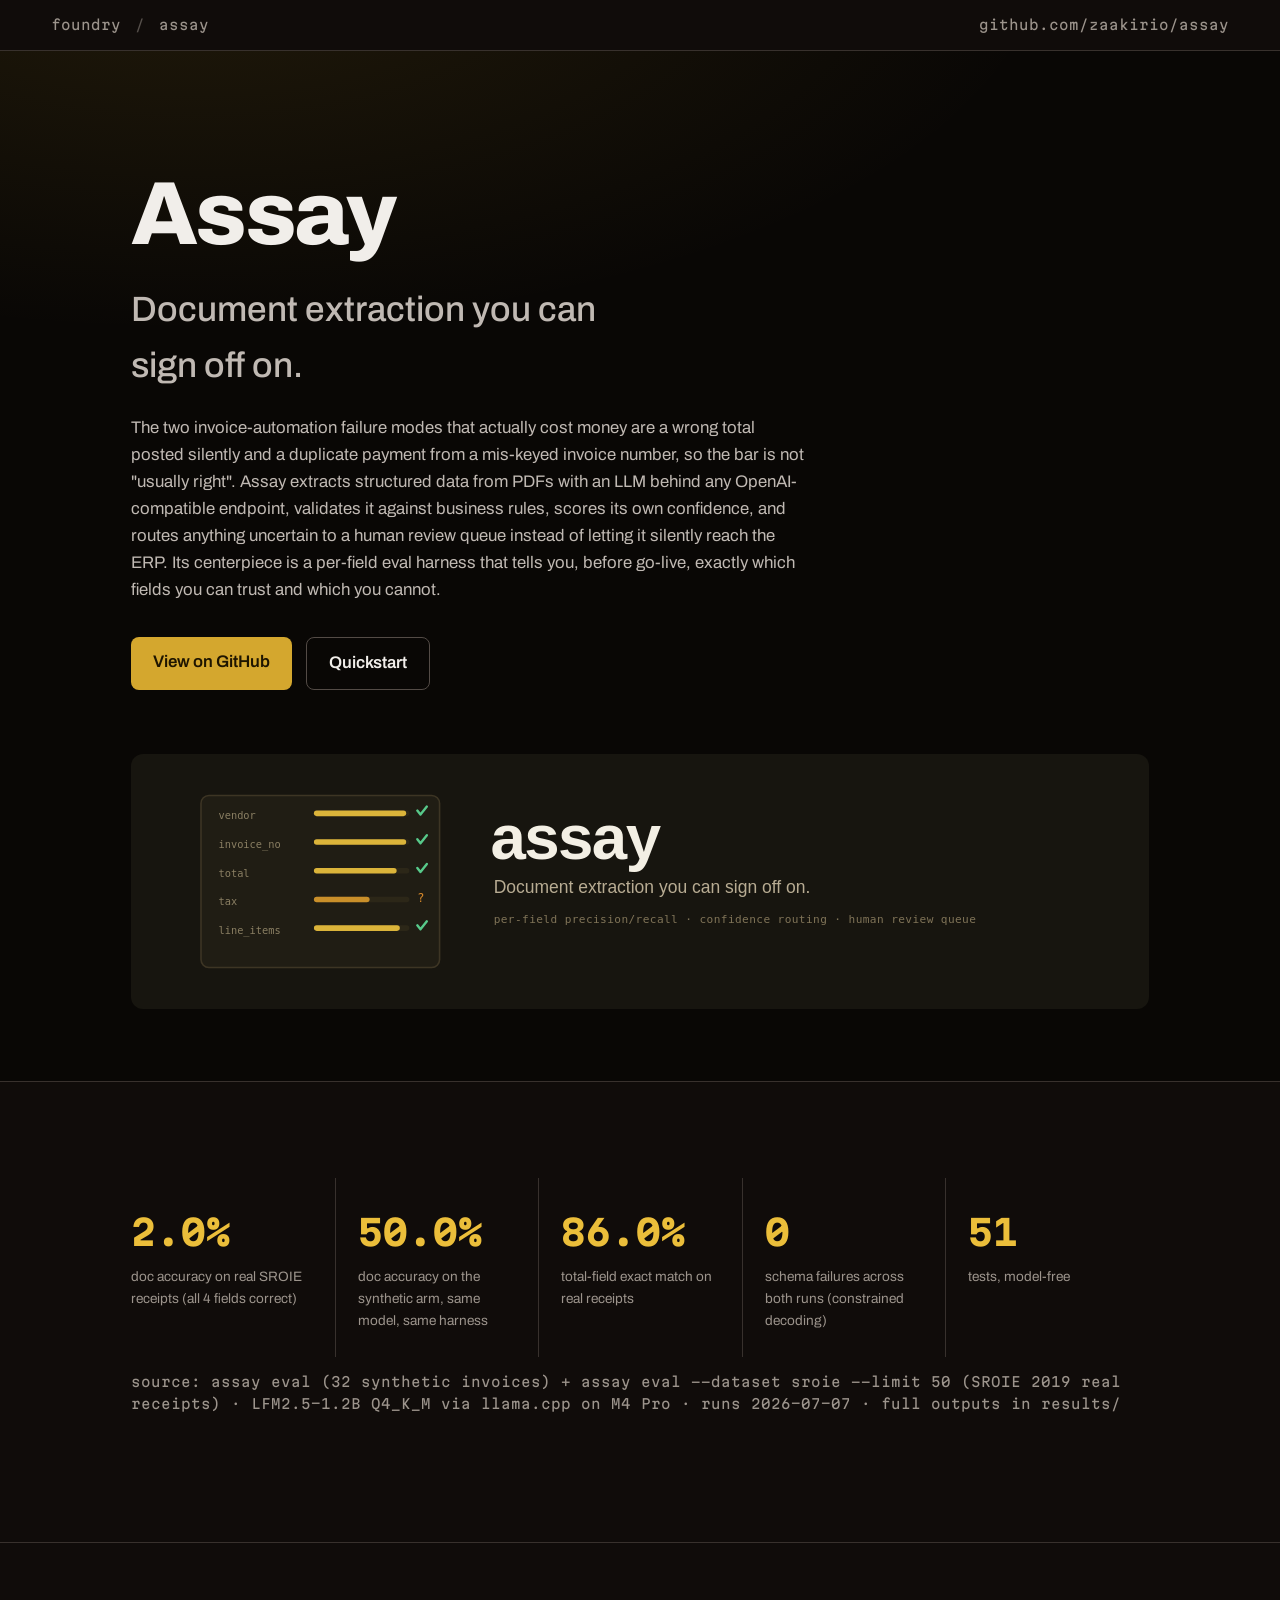
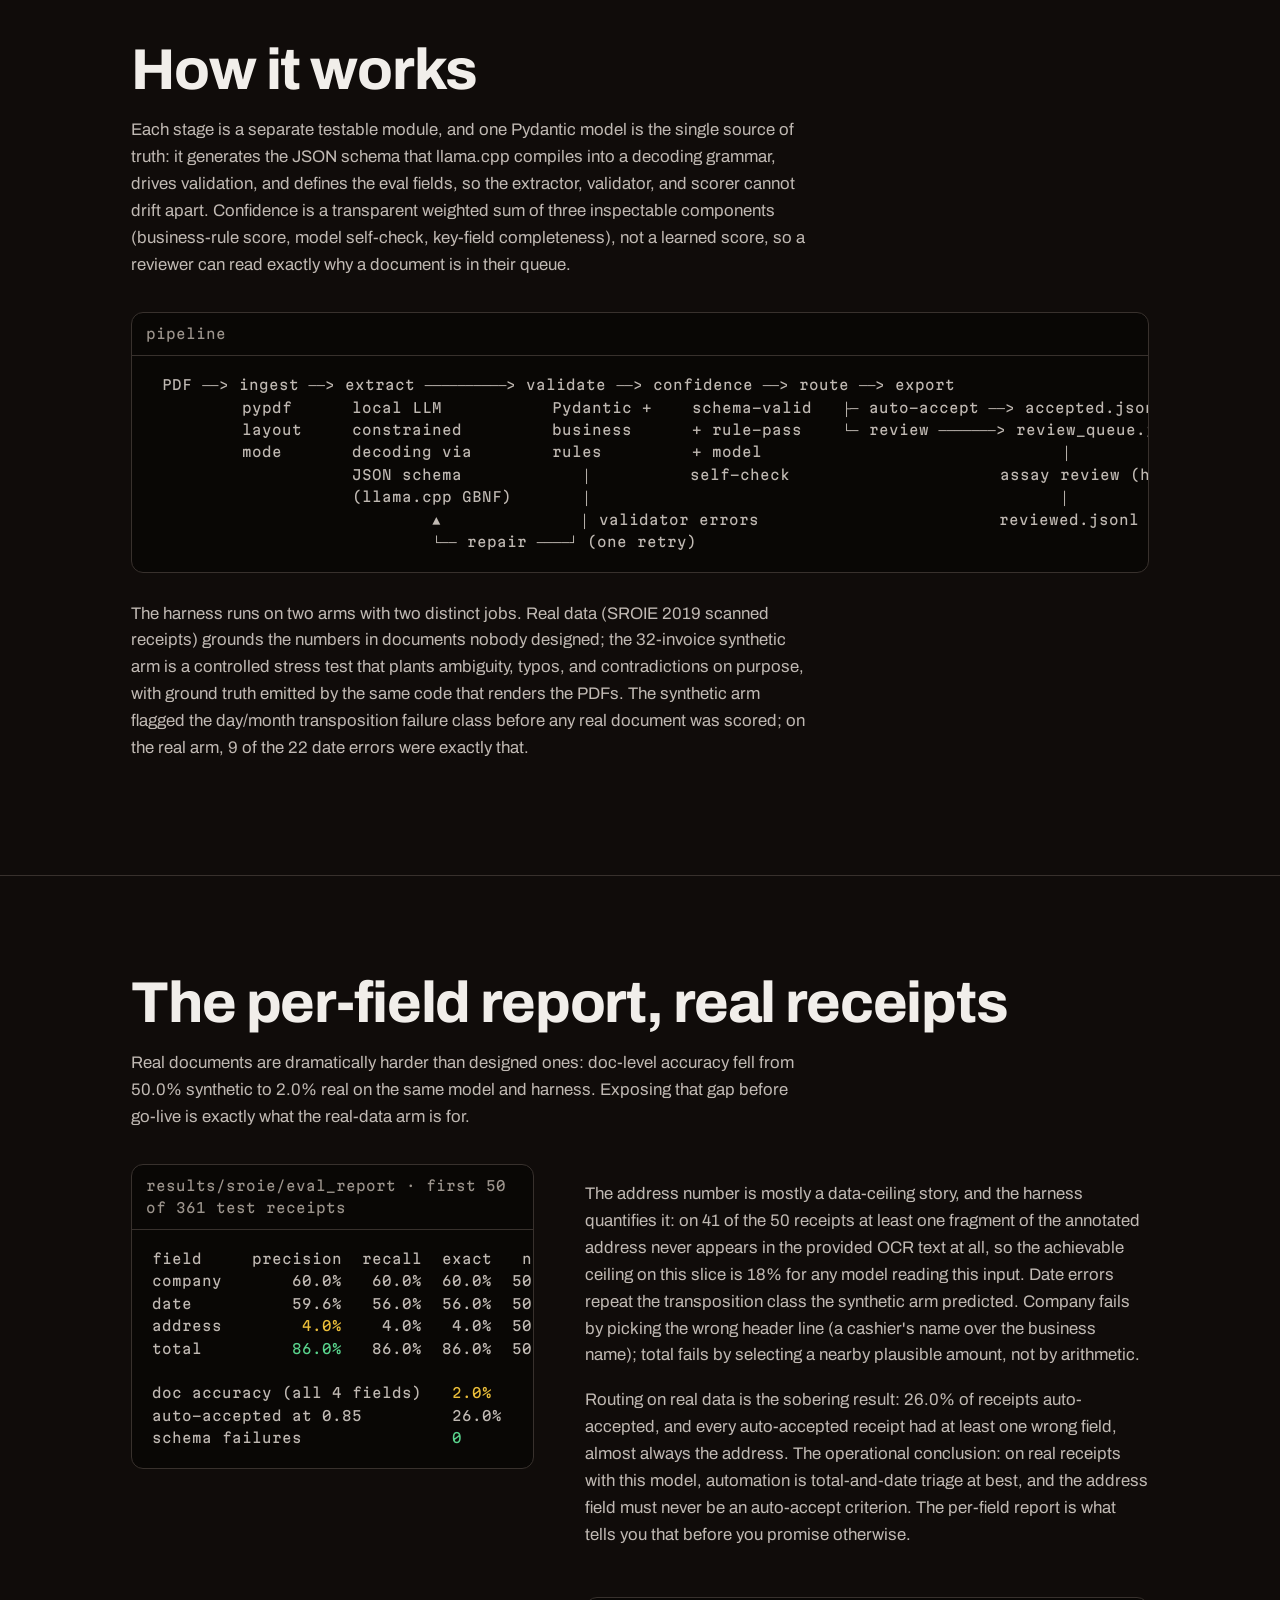
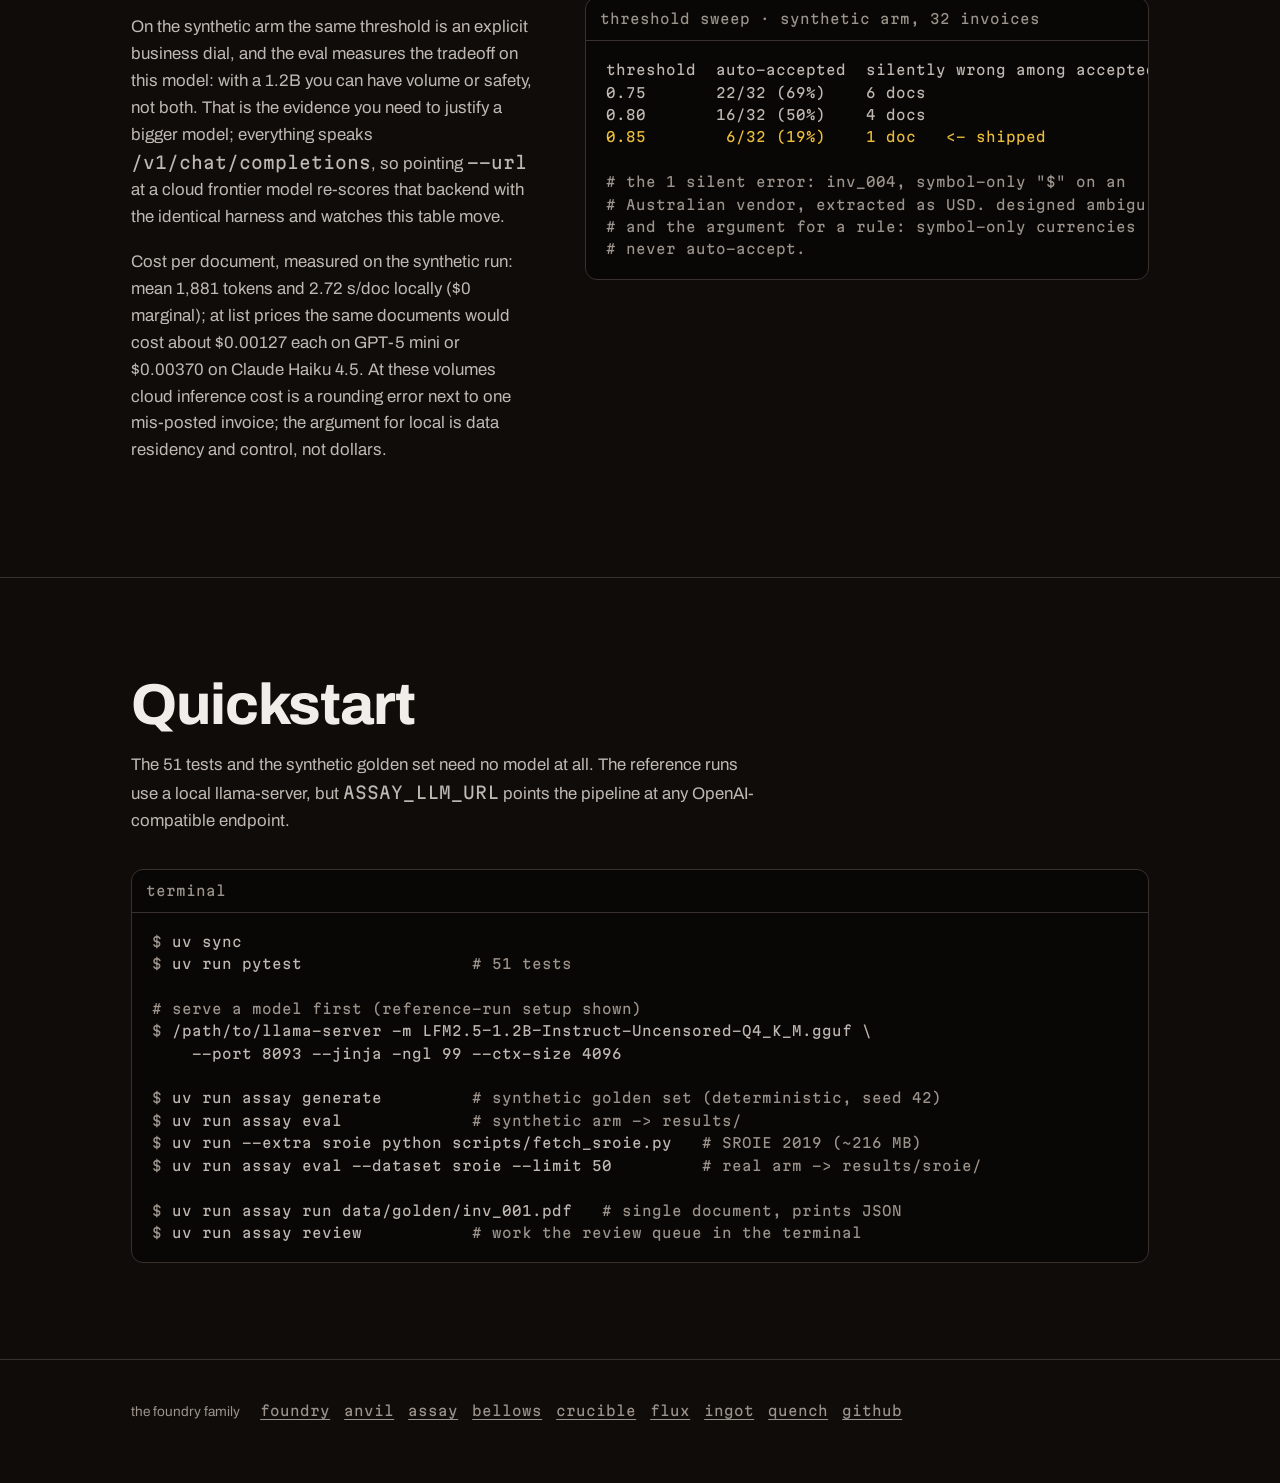
==== commit 49451f6f: "Retire sluice: six-product lineup, crucible family groups bellows Remove the sluice site, nav links," ====
--- a/assay/index.html
+++ b/assay/index.html
@@ -171,7 +171,6 @@
       <a href="https://flux.zaakir.io">flux</a>
       <a href="https://ingot.zaakir.io">ingot</a>
       <a href="https://quench.zaakir.io">quench</a>
-      <a href="https://sluice.zaakir.io">sluice</a>
       <a href="https://github.com/zaakirio">github</a>
     </nav>
   </div>
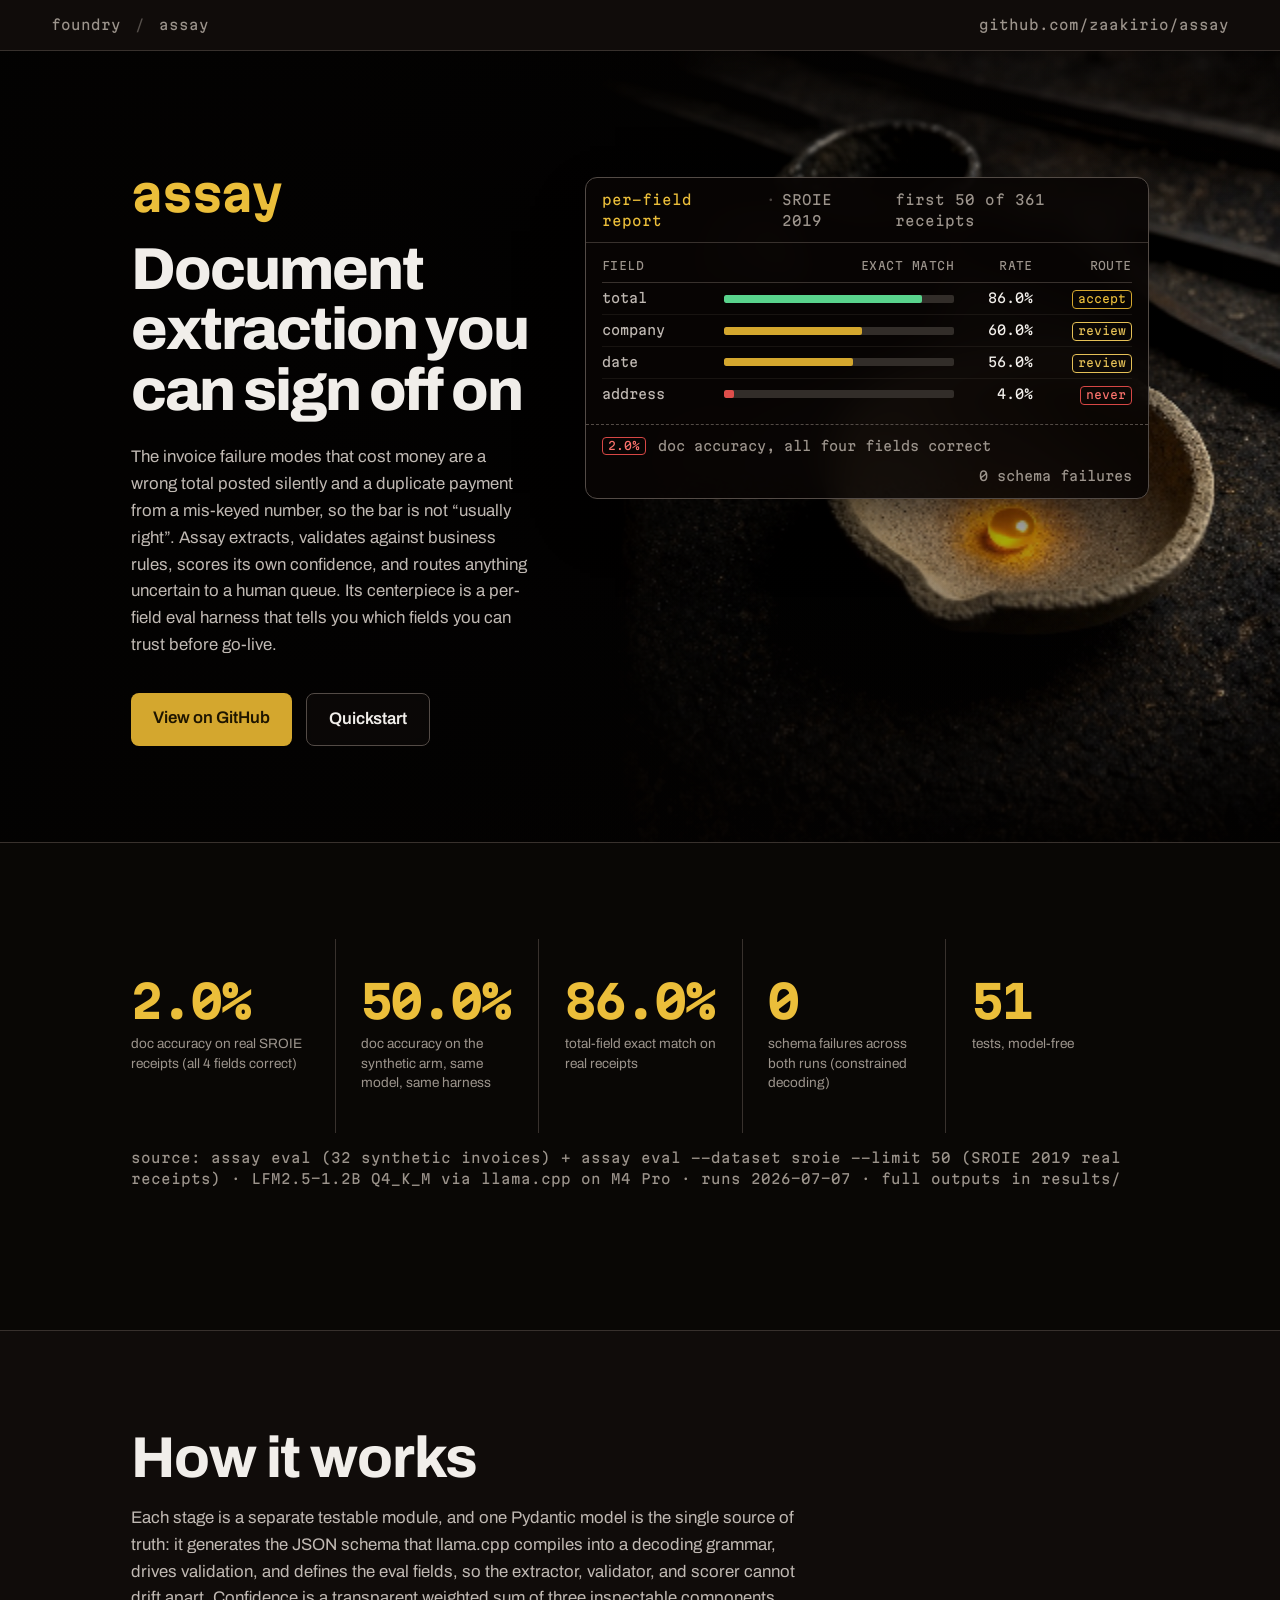
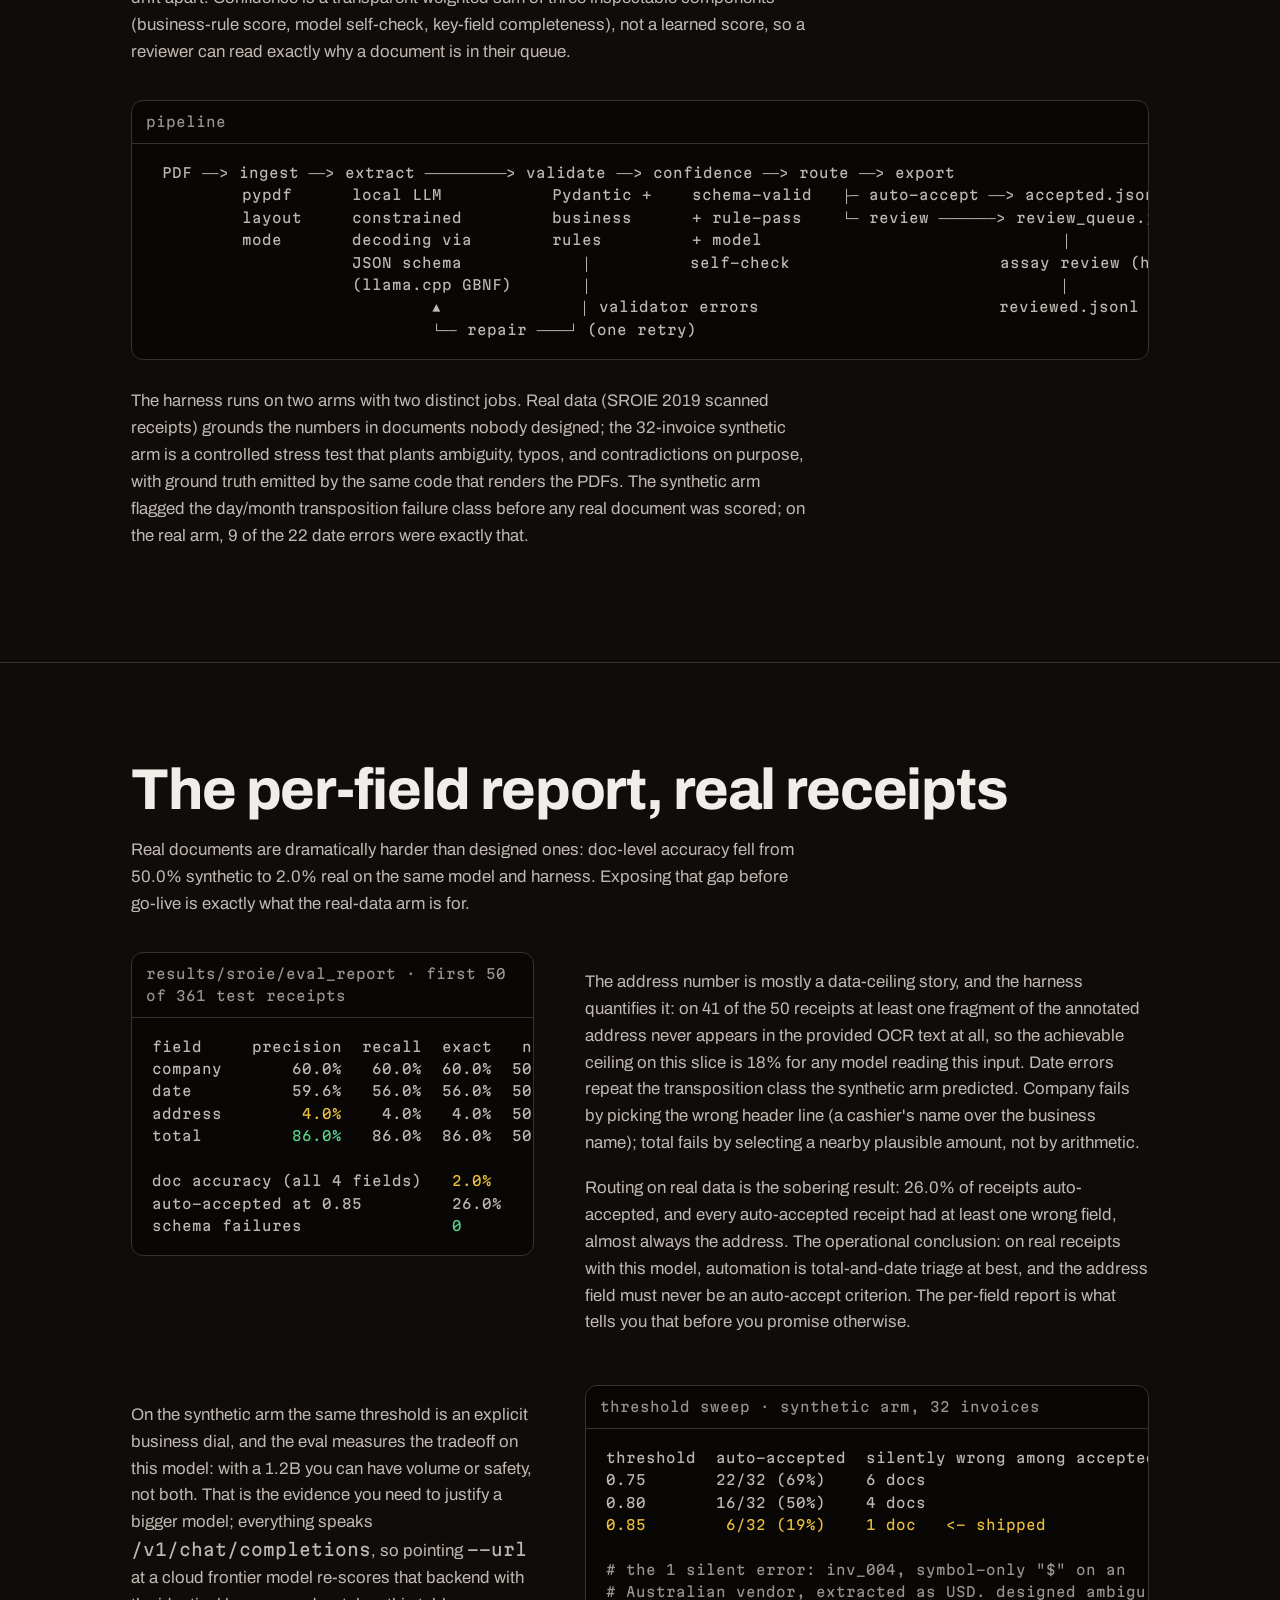
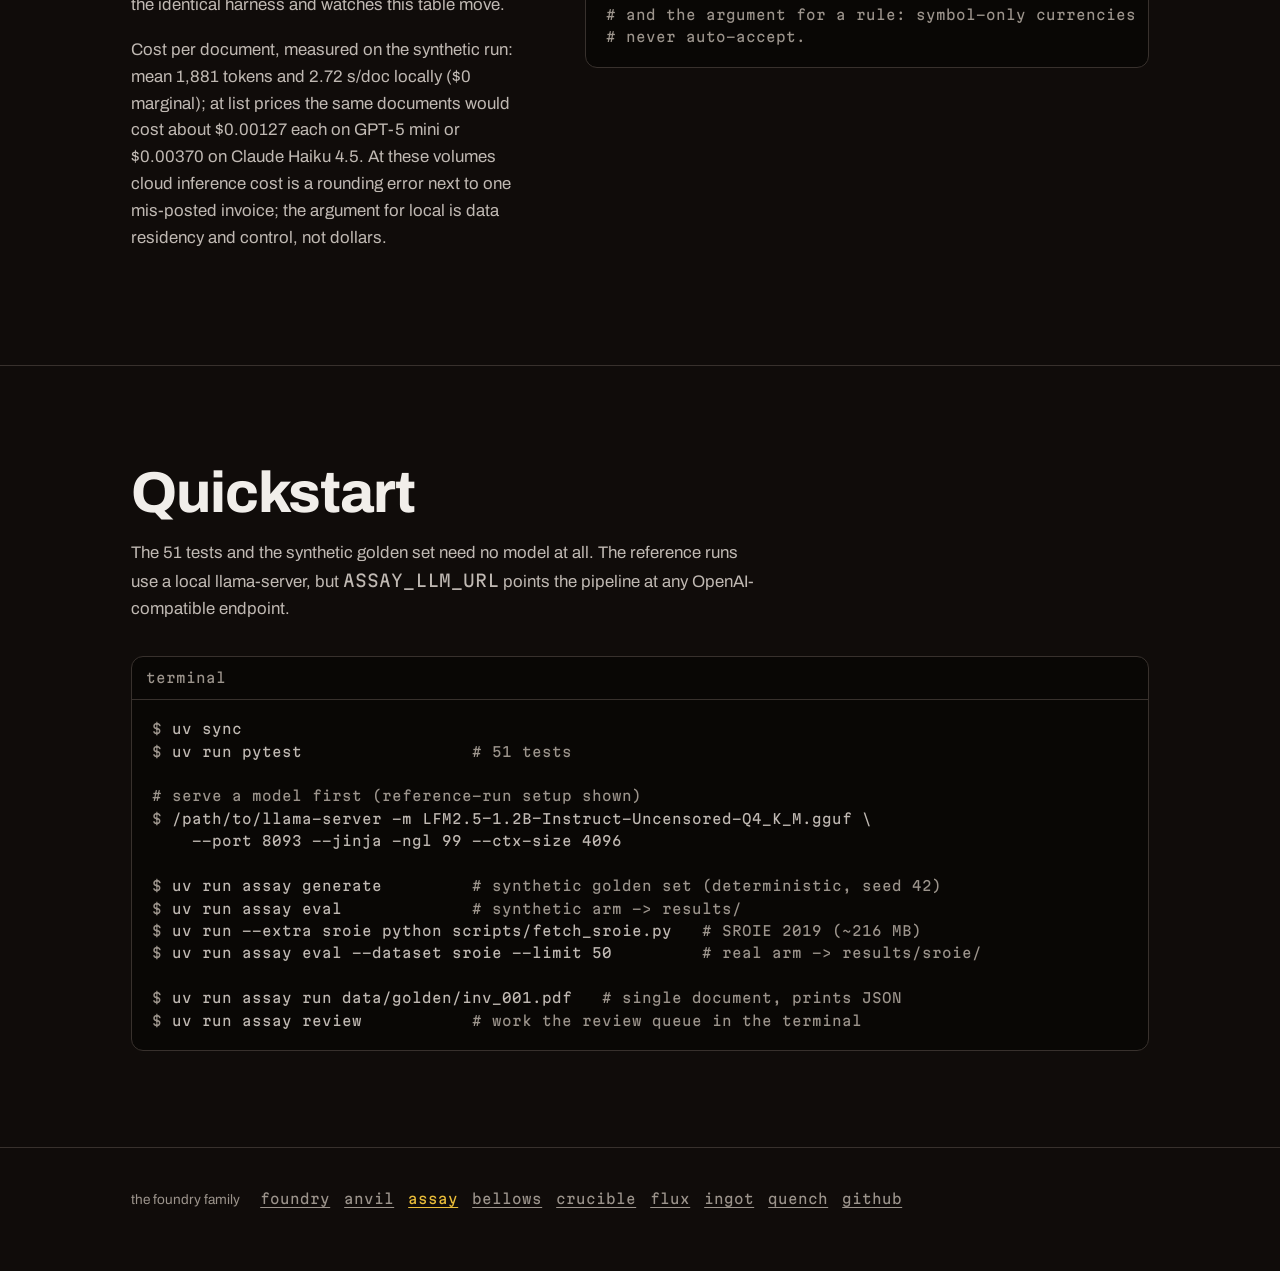
==== commit 9be3f088: "Rebuild anvil, crucible, ingot and assay on a WebGL scene layer Each of the four gets its own photog" ====
--- a/assay/index.html
+++ b/assay/index.html
@@ -3,12 +3,25 @@
 <head>
 <meta charset="utf-8">
 <meta name="viewport" content="width=device-width, initial-scale=1">
-<title>Assay - Document extraction you can sign off on</title>
+<title>assay - Document extraction you can sign off on</title>
 <meta name="description" content="An invoice extraction pipeline with a per-field eval harness on real SROIE 2019 receipts and a synthetic stress-test arm: doc accuracy 2.0% real vs 50.0% synthetic on a 1.2B reference model, measured before go-live, not promised.">
+<link rel="canonical" href="https://assay.zaakir.io/">
+<meta property="og:type" content="website">
+<meta property="og:site_name" content="Foundry">
+<meta property="og:url" content="https://assay.zaakir.io/">
+<meta property="og:title" content="assay - Document extraction you can sign off on">
+<meta property="og:description" content="Document extraction with a per-field eval harness on real SROIE receipts: total 86.0%, company 60.0%, date 56.0%, address 4.0%, doc accuracy 2.0%. The report tells you which fields you can trust before go-live.">
+<meta property="og:image" content="https://assay.zaakir.io/assets/og.jpg">
+<meta property="og:image:width" content="1200">
+<meta property="og:image:height" content="630">
+<meta name="twitter:card" content="summary_large_image">
+<link rel="icon" href="assets/favicon.svg" type="image/svg+xml">
 <link rel="preconnect" href="https://fonts.googleapis.com">
 <link rel="preconnect" href="https://fonts.gstatic.com" crossorigin>
 <link href="https://fonts.googleapis.com/css2?family=Archivo:wght@500;650;800&family=Martian+Mono:wght@400;700&display=swap" rel="stylesheet">
+<link rel="preload" as="image" href="assets/scene.jpg" media="(min-width: 721px)">
 <link rel="stylesheet" href="assets/site.css">
+<link rel="stylesheet" href="assets/scene.css">
 <style>
 :root {
   --accent: oklch(0.75 0.14 87);
@@ -16,10 +29,28 @@
   --accent-ink: oklch(0.2 0.04 87);
   --accent-tint: oklch(0.75 0.14 87 / 0.12);
 }
+.hero.scene { background-image: url("assets/scene.jpg"); }
+@media (max-width: 720px) { .hero.scene { background-image: url("assets/scene-tall.jpg"); } }
+
+/* The bead is the whole point of a fire assay, and it sits low-right in the plate, exactly
+   where a centred data panel lands. Anchor the crop to the top so the bead falls as low as
+   the frame allows, and top-align the grid so the panel clears it instead of covering it. */
+.hero.scene { background-position: center top; }
+.hero-grid { align-items: start; }
+@media (min-width: 941px) { .hero-grid > .plate { margin-top: 6px; } }
+
 .family { flex-wrap: wrap; }
 .family .gh { min-width: 0; overflow-wrap: anywhere; }
 .two-col > * { min-width: 0; }
 code { overflow-wrap: anywhere; }
+
+/* per-field meters: width is the real exact-match rate, so the 4% field looks like 4%.
+   Not named .bar, which site.css already uses for the terminal frame title bar. */
+.fields td:nth-child(2) { width: 46%; }
+.meter { position: relative; height: 8px; border-radius: 2px; background: oklch(0.30 0.010 60); overflow: hidden; }
+.meter span { position: absolute; inset: 0 auto 0 0; background: var(--accent); border-radius: 2px; }
+.meter.low span { background: oklch(0.62 0.18 25); }
+.meter.good span { background: var(--ok); }
 </style>
 </head>
 <body>
@@ -33,19 +64,62 @@
 
 <main>
 
-<section class="hero" aria-labelledby="hero-h">
-  <div class="wrap">
-    <h1 id="hero-h">Assay</h1>
-    <p class="tag">Document extraction you can sign off on.</p>
-    <p class="what">The two invoice-automation failure modes that actually cost money are a wrong total posted silently and a duplicate payment from a mis-keyed invoice number, so the bar is not "usually right".
-    Assay extracts structured data from PDFs with an LLM behind any OpenAI-compatible endpoint, validates it against business rules, scores its own confidence, and routes anything uncertain to a human review queue instead of letting it silently reach the ERP.
-    Its centerpiece is a per-field eval harness that tells you, before go-live, exactly which fields you can trust and which you cannot.</p>
-    <div class="cta-row">
-      <a class="btn primary" href="https://github.com/zaakirio/assay">View on GitHub</a>
-      <a class="btn ghost" href="#quickstart">Quickstart</a>
-    </div>
-    <div class="hero-art">
-      <img src="assets/banner.svg" alt="Assay banner: a document card with per-field confidence bars, where vendor, invoice number, total, and line items carry green ticks and tax carries a question mark routed to review, next to the wordmark and the tagline 'Document extraction you can sign off on'." width="1280" height="320">
+<section class="hero scene" aria-labelledby="hero-h">
+  <canvas class="scene" data-mode="assay" data-wide="assets/scene.jpg" data-tall="assets/scene-tall.jpg" aria-hidden="true"></canvas>
+  <div class="wrap">
+    <div class="hero-grid">
+      <div>
+        <p class="wordmark">assay</p>
+        <h1 id="hero-h">Document extraction you can sign off on</h1>
+        <p class="what">The invoice failure modes that cost money are a wrong total posted silently and a duplicate payment from a mis-keyed number, so the bar is not &ldquo;usually right&rdquo;.
+        Assay extracts, validates against business rules, scores its own confidence, and routes anything uncertain to a human queue. Its centerpiece is a per-field eval harness that tells you which fields you can trust before go-live.</p>
+        <div class="cta-row">
+          <a class="btn primary" href="https://github.com/zaakirio/assay">View on GitHub</a>
+          <a class="btn ghost" href="#quickstart">Quickstart</a>
+        </div>
+      </div>
+
+      <div class="plate">
+        <div class="ph"><span class="accent">per-field report</span><span class="sep">·</span><span>SROIE 2019</span><span class="right">first 50 of 361 receipts</span></div>
+        <div class="pb scroll">
+          <table class="fields">
+            <thead>
+              <tr><th>field</th><th>exact match</th><th>rate</th><th>route</th></tr>
+            </thead>
+            <tbody>
+              <tr>
+                <td>total</td>
+                <td><div class="meter good"><span style="width:86%"></span></div></td>
+                <td class="ink">86.0%</td>
+                <td><span class="chip on">accept</span></td>
+              </tr>
+              <tr>
+                <td>company</td>
+                <td><div class="meter"><span style="width:60%"></span></div></td>
+                <td class="ink">60.0%</td>
+                <td><span class="chip warn">review</span></td>
+              </tr>
+              <tr>
+                <td>date</td>
+                <td><div class="meter"><span style="width:56%"></span></div></td>
+                <td class="ink">56.0%</td>
+                <td><span class="chip warn">review</span></td>
+              </tr>
+              <tr>
+                <td>address</td>
+                <td><div class="meter low"><span style="width:4%"></span></div></td>
+                <td class="ink">4.0%</td>
+                <td><span class="chip bad">never</span></td>
+              </tr>
+            </tbody>
+          </table>
+        </div>
+        <div class="refuse">
+          <span class="chip bad">2.0%</span>
+          <span>doc accuracy, all four fields correct</span>
+          <span class="right dim">0 schema failures</span>
+        </div>
+      </div>
     </div>
   </div>
 </section>
@@ -176,5 +250,6 @@
   </div>
 </footer>
 
+<script src="assets/scene.js" defer></script>
 </body>
 </html>
--- a/assay/assets/scene.css
+++ b/assay/assets/scene.css
@@ -0,0 +1,323 @@
+/* Foundry scene layer: the bespoke photographic hero, loaded after site.css.
+
+   Each product page keeps the family spine from site.css (breadcrumb, ledger, frames,
+   quickstart, footer) and adds this on top: a full-bleed scene hero with the wordmark and
+   headline over the plate, a data plate carrying the product's real evidence, and the
+   stats strip restyled as the anchor of the page.
+
+   Per-site knobs:
+     --stat-ink  stats-strip figure colour, set on :root (defaults to the accent)
+     data-subject="left" on .hero.scene flips the scrim when the plate's subject is on
+       the left, so the gradient always shields the copy rather than the photograph
+
+   The plate itself is NOT set here. Each page declares its own
+     .hero.scene { background-image: url("assets/scene.jpg") }
+   in its inline <style>, because a relative url() inside a custom property resolves
+   against this stylesheet's directory (assets/), not the document, which silently yields
+   assets/assets/scene.jpg. Declaring it in the page keeps the path document-relative. */
+
+:root {
+  --stat-ink: var(--accent-bright);
+}
+
+/* ── hero ──────────────────────────────────────────────────────────────── */
+
+.hero.scene {
+  position: relative;
+  isolation: isolate;
+  overflow: hidden;
+  display: grid;
+  align-content: center;
+  min-height: min(88vh, 860px);
+  padding: clamp(40px, 7vw, 88px) 0 clamp(34px, 5vw, 64px);
+  border-bottom: 1px solid var(--line);
+  background-color: var(--bg-deep);
+  background-size: cover;
+  background-position: center;
+  background-repeat: no-repeat;
+}
+
+@media (max-width: 720px) { .hero.scene { min-height: auto; } }
+
+/* The canvas carries the same plate as a live texture. It fades in only once the texture
+   has uploaded, so a slow GPU or a failed load leaves the CSS still image showing. */
+.hero.scene > canvas.scene {
+  position: absolute;
+  inset: 0;
+  width: 100%;
+  height: 100%;
+  display: block;
+  border: 0;
+  opacity: 0;
+  transition: opacity 600ms ease;
+  z-index: -2;
+}
+.hero.scene > canvas.scene.ready { opacity: 1; }
+
+/* Legibility scrim. Directional, because in every plate the subject sits on one side and
+   the copy sits on the other; a flat overlay would just mute the photograph. */
+.hero.scene::before {
+  content: "";
+  position: absolute;
+  inset: 0;
+  z-index: -1;
+  background:
+    linear-gradient(to right,
+      oklch(0.09 0.006 50 / 0.95) 0%,
+      oklch(0.09 0.006 50 / 0.86) 26%,
+      oklch(0.09 0.006 50 / 0.45) 56%,
+      oklch(0.09 0.006 50 / 0.14) 100%),
+    linear-gradient(to bottom,
+      oklch(0.09 0.006 50 / 0.60) 0%,
+      transparent 22%,
+      transparent 62%,
+      oklch(0.09 0.006 50 / 0.72) 100%);
+}
+:root[style*="--plate-side: left"] .hero.scene::before,
+.hero.scene[data-subject="left"]::before {
+  background:
+    linear-gradient(to left,
+      oklch(0.09 0.006 50 / 0.95) 0%,
+      oklch(0.09 0.006 50 / 0.84) 30%,
+      oklch(0.09 0.006 50 / 0.40) 62%,
+      oklch(0.09 0.006 50 / 0.12) 100%),
+    linear-gradient(to bottom,
+      oklch(0.09 0.006 50 / 0.62) 0%,
+      transparent 24%,
+      transparent 60%,
+      oklch(0.09 0.006 50 / 0.74) 100%);
+}
+
+@media (max-width: 720px) {
+  /* Portrait plates put the subject low, so the scrim has to run top-down instead. */
+  .hero.scene::before,
+  .hero.scene[data-subject="left"]::before {
+    background: linear-gradient(to bottom,
+      oklch(0.09 0.006 50 / 0.93) 0%,
+      oklch(0.09 0.006 50 / 0.86) 42%,
+      oklch(0.09 0.006 50 / 0.62) 70%,
+      oklch(0.09 0.006 50 / 0.80) 100%);
+  }
+}
+
+.hero.scene > .wrap { position: relative; z-index: 1; }
+
+.hero-grid {
+  display: grid;
+  grid-template-columns: minmax(0, 5fr) minmax(0, 7fr);
+  gap: clamp(28px, 4vw, 60px);
+  align-items: center;
+}
+@media (max-width: 940px) { .hero-grid { grid-template-columns: 1fr; gap: 30px; } }
+
+/* ── wordmark + headline ───────────────────────────────────────────────── */
+
+.wordmark {
+  font-family: var(--mono);
+  font-weight: 700;
+  font-size: clamp(1.7rem, 1.2rem + 2.4vw, 2.9rem);
+  letter-spacing: -0.045em;
+  color: var(--accent-bright);
+  line-height: 1;
+  margin: 0;
+  text-transform: lowercase;
+}
+
+.hero.scene h1 {
+  margin: clamp(14px, 2vw, 22px) 0 0;
+  font-size: clamp(2.05rem, 1.5rem + 3.1vw, 3.7rem);
+  font-weight: 800;
+  letter-spacing: -0.035em;
+  line-height: 1.02;
+  max-width: 21ch;
+  text-wrap: balance;
+}
+
+.hero.scene .what {
+  margin: clamp(16px, 2vw, 24px) 0 0;
+  max-width: 52ch;
+  color: var(--ink-mid);
+}
+
+.hero.scene .cta-row { margin-top: clamp(22px, 3vw, 34px); }
+
+/* Buttons sit over a photograph now, so the ghost variant needs a real surface. */
+.hero.scene .btn.ghost {
+  background: oklch(0.16 0.008 55 / 0.62);
+  backdrop-filter: blur(6px);
+  border-color: var(--line-strong);
+}
+.hero.scene .btn.ghost:hover { background: oklch(0.2 0.01 55 / 0.82); border-color: var(--accent); }
+
+/* ── data plate: the product's real evidence, over the scene ───────────── */
+
+.plate {
+  border: 1px solid var(--line-strong);
+  border-radius: 12px;
+  /* opaque enough to stay readable over the brightest part of a plate; the scenes run
+     from near-black to white-hot, and the hot end wins against anything lighter */
+  background: oklch(0.12 0.007 50 / 0.90);
+  backdrop-filter: blur(16px) saturate(1.1);
+  box-shadow: 0 24px 70px -30px oklch(0.05 0.01 50 / 0.9);
+  overflow: hidden;
+  font-family: var(--mono);
+  font-size: clamp(0.68rem, 0.6rem + 0.34vw, 0.82rem);
+  line-height: 1.55;
+}
+
+.plate > .ph {
+  display: flex;
+  align-items: baseline;
+  gap: 14px;
+  padding: 11px 16px;
+  border-bottom: 1px solid var(--line);
+  color: var(--ink-dim);
+  font-size: var(--step--1);
+}
+.plate > .ph .sep { opacity: 0.45; margin: 0 -8px; }
+.plate > .ph .accent { color: var(--accent-bright); }
+.plate > .ph .right { margin-left: auto; }
+/* Narrow: let the header run onto its own lines left-aligned rather than squeezing the
+   trailing item against the right edge and hyphenating the model name. Must come after the
+   margin-left: auto above, which has identical specificity and would otherwise win on order. */
+@media (max-width: 620px) {
+  .plate > .ph { flex-wrap: wrap; row-gap: 2px; }
+  .plate > .ph .right { margin-left: 0; }
+  .plate > .ph .sep { display: none; }
+}
+.plate > .pb { padding: 14px 16px; }
+.plate .scroll { overflow-x: auto; }
+
+/* a hairline data grid inside a plate. Columns carry their own inline padding so adjacent
+   headings never touch when the plate is narrow (BASE + ABLITERATED read as one word). */
+.plate table { width: 100%; border-collapse: collapse; font-variant-numeric: tabular-nums; }
+.plate th {
+  text-align: right;
+  font-weight: 400;
+  color: var(--ink-dim);
+  font-size: 0.86em;
+  letter-spacing: 0.04em;
+  text-transform: uppercase;
+  padding: 0 0 8px 14px;
+  border-bottom: 1px solid var(--line);
+  white-space: nowrap;
+}
+.plate th:first-child { text-align: left; padding-left: 0; }
+.plate td {
+  padding: 5px 0 5px 14px;
+  border-bottom: 1px solid oklch(0.32 0.012 55 / 0.35);
+  text-align: right;
+  white-space: nowrap;
+}
+.plate td:first-child { text-align: left; color: var(--ink-mid); padding: 5px 18px 5px 0; }
+
+/* Narrow: buy back the width the delta column needs so it is not the thing that clips.
+   .scroll still catches anything that genuinely cannot fit. */
+@media (max-width: 620px) {
+  .plate th, .plate td { padding-left: 8px; }
+  .plate td:first-child { padding-right: 8px; }
+  .plate .scroll table { font-size: 0.95em; }
+}
+.plate tr:last-child td { border-bottom: none; }
+/* row group caption: lets rows carry the short leaf name instead of repeating the suite */
+.plate tr.grp td {
+  padding: 12px 0 4px;
+  border-bottom: none;
+  text-align: left;
+  color: var(--accent-bright);
+  font-size: 0.88em;
+  letter-spacing: 0.03em;
+  white-space: normal;
+}
+.plate tr.grp:first-child td { padding-top: 4px; }
+.plate .up { color: var(--ok); }
+.plate .down { color: oklch(0.66 0.19 25); }
+.plate .dim { color: var(--ink-dim); }
+.plate .hl { color: var(--accent-bright); }
+.plate .ink { color: var(--ink); }
+
+/* chips: citations, confidence badges, failure classes */
+.chip {
+  display: inline-block;
+  border: 1px solid var(--line-strong);
+  border-radius: 4px;
+  padding: 0 5px;
+  font-size: 0.86em;
+  color: var(--ink-dim);
+  line-height: 1.5;
+}
+.chip.on { border-color: var(--accent); color: var(--accent-bright); }
+.chip.warn { border-color: var(--warn); color: var(--warn); }
+.chip.bad { border-color: oklch(0.6 0.18 25); color: oklch(0.72 0.17 25); }
+
+/* the honest footnote on a plate: the refusal, the flagged regression, the low field */
+.refuse {
+  display: flex;
+  align-items: center;
+  gap: 10px 12px;
+  flex-wrap: wrap;
+  padding: 11px 16px;
+  border-top: 1px dashed var(--line-strong);
+  color: var(--ink-dim);
+}
+.plate .right { margin-left: auto; }
+
+/* ── stats strip: the anchor ───────────────────────────────────────────── */
+
+.measured {
+  background: var(--bg-deep);
+  border-bottom: 1px solid var(--line);
+}
+.measured .wrap {
+  display: grid;
+  grid-template-columns: repeat(auto-fit, minmax(180px, 1fr));
+  gap: 0;
+}
+.measured .cell {
+  padding: clamp(24px, 3.4vw, 40px) clamp(16px, 2vw, 26px);
+  border-inline-start: 1px solid var(--line);
+}
+.measured .cell:first-child { border-inline-start: none; padding-inline-start: 0; }
+.measured .v {
+  font-family: var(--mono);
+  font-size: clamp(1.75rem, 1.3rem + 1.9vw, 2.85rem);
+  font-weight: 700;
+  letter-spacing: -0.045em;
+  line-height: 1;
+  color: var(--stat-ink);
+  font-variant-numeric: tabular-nums;
+  white-space: nowrap;
+}
+.measured .k {
+  margin-top: 10px;
+  color: var(--ink-dim);
+  font-size: var(--step--1);
+  line-height: 1.45;
+  text-wrap: pretty;
+}
+.measured .src {
+  color: var(--ink-dim);
+  font-size: var(--step--1);
+  font-family: var(--mono);
+  padding: 0 0 clamp(20px, 3vw, 30px);
+  max-width: 100ch;
+  line-height: 1.6;
+}
+
+/* Stacked, the inline borders become one stray rule down the left edge. */
+@media (max-width: 560px) {
+  .measured .cell {
+    border-inline-start: none;
+    border-top: 1px solid var(--line);
+    padding-inline: 0;
+  }
+  .measured .cell:first-child { border-top: none; }
+}
+
+/* ── footer family band ────────────────────────────────────────────────── */
+
+footer nav a[aria-current="page"] { color: var(--accent-bright); }
+
+/* ── retire the duplicated banner art ──────────────────────────────────── */
+
+.hero-art { display: none; }
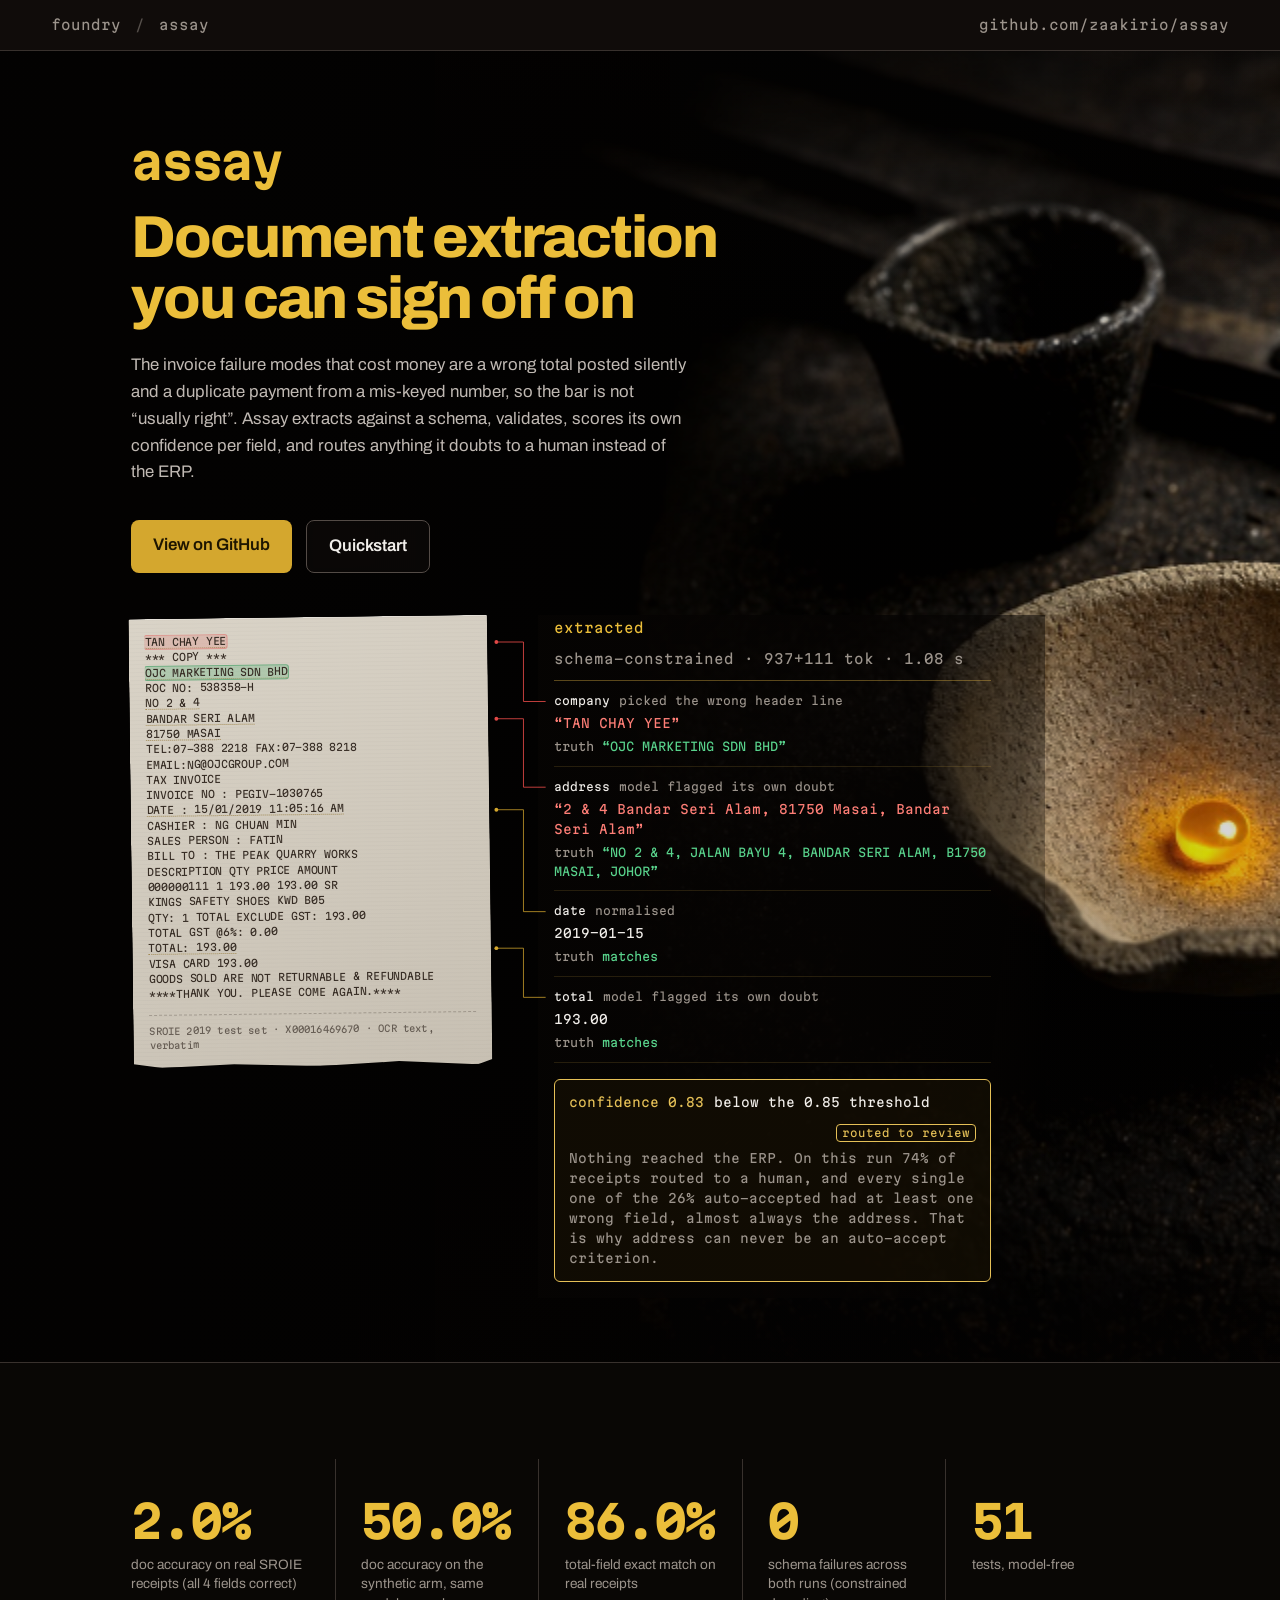
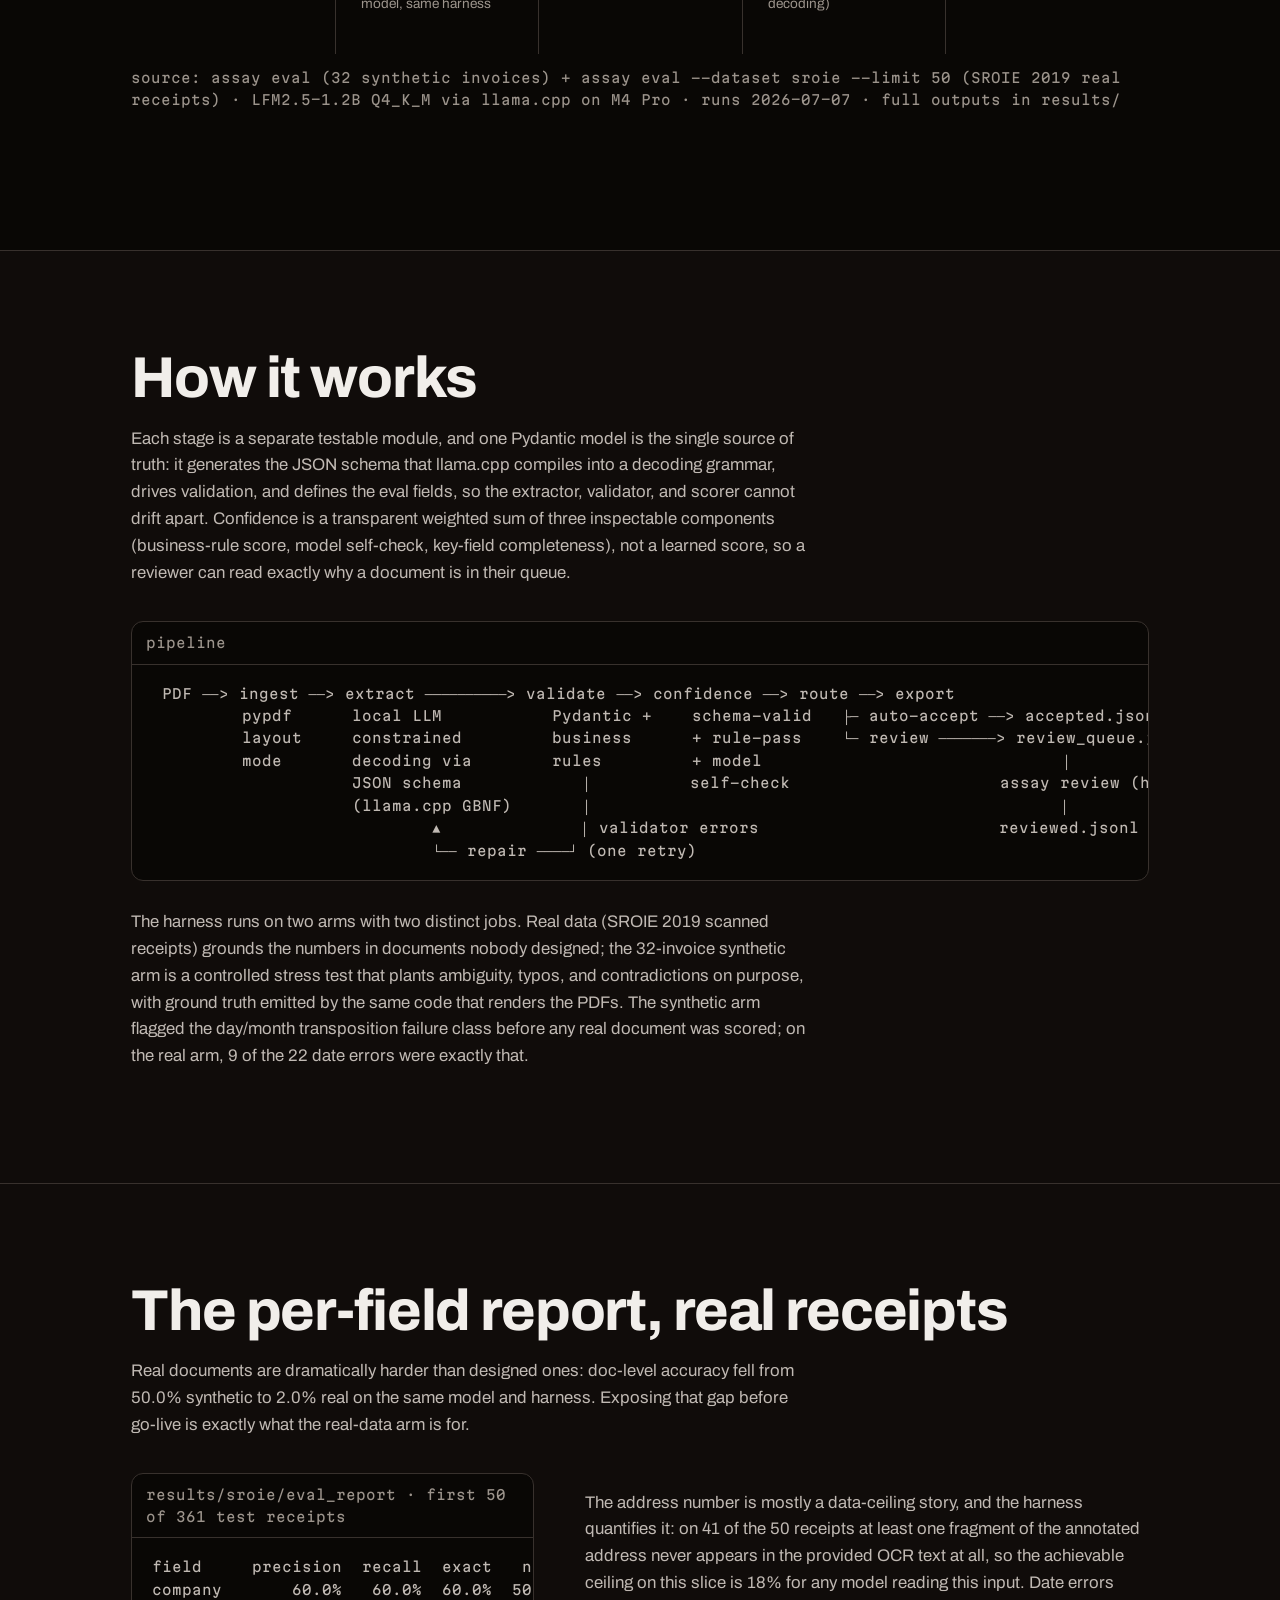
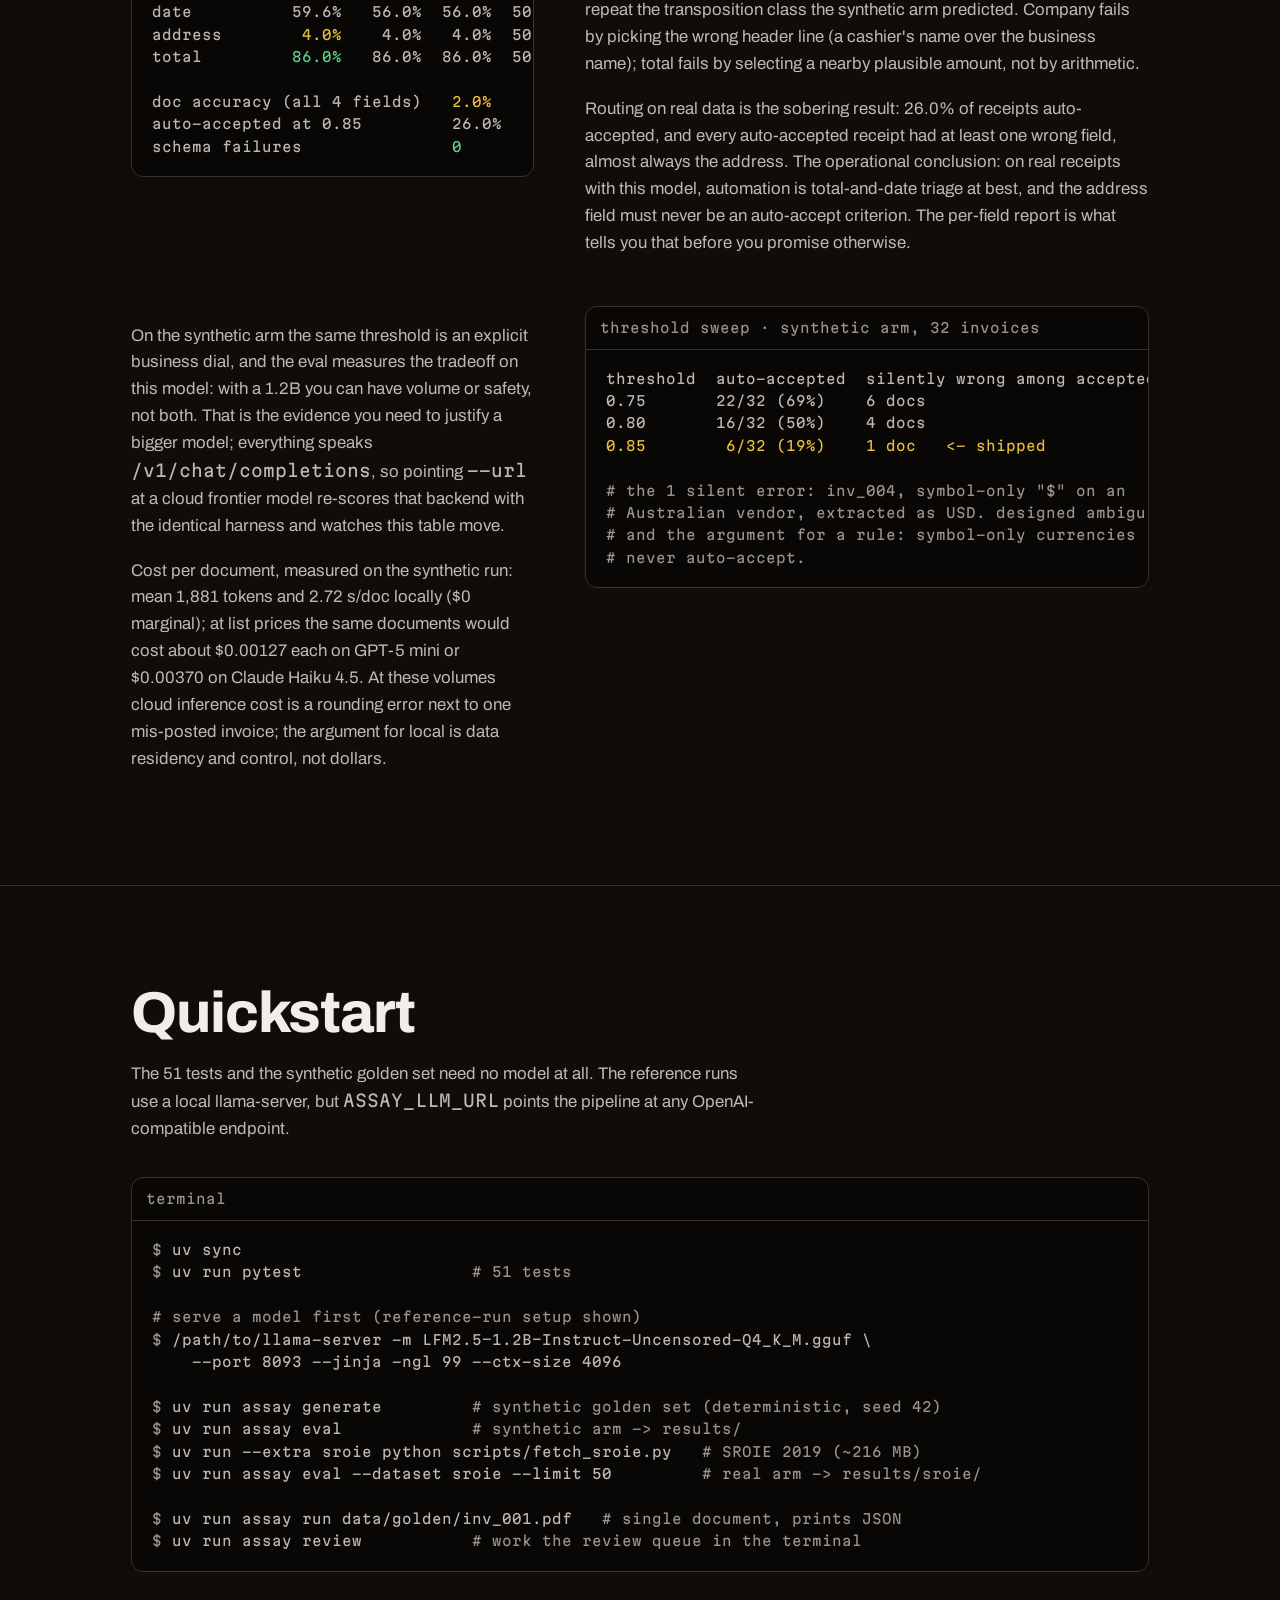
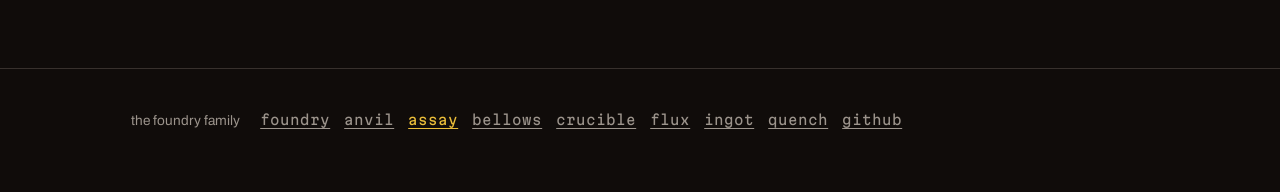
==== commit 40fb49b3: "Rebuild assay's hero as the document idiom its mock actually specified The previous hero used the sa" ====
--- a/assay/index.html
+++ b/assay/index.html
@@ -22,6 +22,7 @@
 <link rel="preload" as="image" href="assets/scene.jpg" media="(min-width: 721px)">
 <link rel="stylesheet" href="assets/site.css">
 <link rel="stylesheet" href="assets/scene.css">
+<link rel="stylesheet" href="assets/assay.css">
 <style>
 :root {
   --accent: oklch(0.75 0.14 87);
@@ -32,25 +33,12 @@
 .hero.scene { background-image: url("assets/scene.jpg"); }
 @media (max-width: 720px) { .hero.scene { background-image: url("assets/scene-tall.jpg"); } }
 
-/* The bead is the whole point of a fire assay, and it sits low-right in the plate, exactly
-   where a centred data panel lands. Anchor the crop to the top so the bead falls as low as
-   the frame allows, and top-align the grid so the panel clears it instead of covering it. */
-.hero.scene { background-position: center top; }
-.hero-grid { align-items: start; }
-@media (min-width: 941px) { .hero-grid > .plate { margin-top: 6px; } }
-
 .family { flex-wrap: wrap; }
 .family .gh { min-width: 0; overflow-wrap: anywhere; }
 .two-col > * { min-width: 0; }
 code { overflow-wrap: anywhere; }
 
-/* per-field meters: width is the real exact-match rate, so the 4% field looks like 4%.
-   Not named .bar, which site.css already uses for the terminal frame title bar. */
-.fields td:nth-child(2) { width: 46%; }
-.meter { position: relative; height: 8px; border-radius: 2px; background: oklch(0.30 0.010 60); overflow: hidden; }
-.meter span { position: absolute; inset: 0 auto 0 0; background: var(--accent); border-radius: 2px; }
-.meter.low span { background: oklch(0.62 0.18 25); }
-.meter.good span { background: var(--ok); }
+.sp { margin-left: auto; }
 </style>
 </head>
 <body>
@@ -67,59 +55,85 @@
 <section class="hero scene" aria-labelledby="hero-h">
   <canvas class="scene" data-mode="assay" data-wide="assets/scene.jpg" data-tall="assets/scene-tall.jpg" aria-hidden="true"></canvas>
   <div class="wrap">
-    <div class="hero-grid">
-      <div>
-        <p class="wordmark">assay</p>
-        <h1 id="hero-h">Document extraction you can sign off on</h1>
-        <p class="what">The invoice failure modes that cost money are a wrong total posted silently and a duplicate payment from a mis-keyed number, so the bar is not &ldquo;usually right&rdquo;.
-        Assay extracts, validates against business rules, scores its own confidence, and routes anything uncertain to a human queue. Its centerpiece is a per-field eval harness that tells you which fields you can trust before go-live.</p>
-        <div class="cta-row">
-          <a class="btn primary" href="https://github.com/zaakirio/assay">View on GitHub</a>
-          <a class="btn ghost" href="#quickstart">Quickstart</a>
-        </div>
-      </div>
-
-      <div class="plate">
-        <div class="ph"><span class="accent">per-field report</span><span class="sep">·</span><span>SROIE 2019</span><span class="right">first 50 of 361 receipts</span></div>
-        <div class="pb scroll">
-          <table class="fields">
-            <thead>
-              <tr><th>field</th><th>exact match</th><th>rate</th><th>route</th></tr>
-            </thead>
-            <tbody>
-              <tr>
-                <td>total</td>
-                <td><div class="meter good"><span style="width:86%"></span></div></td>
-                <td class="ink">86.0%</td>
-                <td><span class="chip on">accept</span></td>
-              </tr>
-              <tr>
-                <td>company</td>
-                <td><div class="meter"><span style="width:60%"></span></div></td>
-                <td class="ink">60.0%</td>
-                <td><span class="chip warn">review</span></td>
-              </tr>
-              <tr>
-                <td>date</td>
-                <td><div class="meter"><span style="width:56%"></span></div></td>
-                <td class="ink">56.0%</td>
-                <td><span class="chip warn">review</span></td>
-              </tr>
-              <tr>
-                <td>address</td>
-                <td><div class="meter low"><span style="width:4%"></span></div></td>
-                <td class="ink">4.0%</td>
-                <td><span class="chip bad">never</span></td>
-              </tr>
-            </tbody>
-          </table>
-        </div>
-        <div class="refuse">
-          <span class="chip bad">2.0%</span>
-          <span>doc accuracy, all four fields correct</span>
-          <span class="right dim">0 schema failures</span>
-        </div>
-      </div>
+    <p class="wordmark">assay</p>
+    <h1 id="hero-h">Document extraction you can sign off on</h1>
+    <p class="what">The invoice failure modes that cost money are a wrong total posted silently and a duplicate payment from a mis-keyed number, so the bar is not &ldquo;usually right&rdquo;.
+    Assay extracts against a schema, validates, scores its own confidence per field, and routes anything it doubts to a human instead of the ERP.</p>
+    <div class="cta-row">
+      <a class="btn primary" href="https://github.com/zaakirio/assay">View on GitHub</a>
+      <a class="btn ghost" href="#quickstart">Quickstart</a>
+    </div>
+
+    <!-- One real document from the SROIE test set, start to finish. The model gets the
+         company wrong here: the receipt opens with the cashier's name and the business name
+         is three lines down. That is the failure the page is built to show. -->
+    <div class="extract">
+      <figure class="paper">
+<pre>
+<mark class="picked" data-src="company">TAN CHAY YEE</mark>
+*** COPY ***
+<mark class="truth">OJC MARKETING SDN BHD</mark>
+ROC NO: 538358-H
+<mark data-src="address">NO 2 &amp; 4
+BANDAR SERI ALAM
+81750 MASAI</mark>
+TEL:07-388 2218 FAX:07-388 8218
+EMAIL:NG@OJCGROUP.COM
+TAX INVOICE
+INVOICE NO : PEGIV-1030765
+<mark data-src="date">DATE : 15/01/2019 11:05:16 AM</mark>
+CASHIER : NG CHUAN MIN
+SALES PERSON : FATIN
+BILL TO : THE PEAK QUARRY WORKS
+DESCRIPTION QTY PRICE AMOUNT
+000000111 1 193.00 193.00 SR
+KINGS SAFETY SHOES KWD B05
+QTY: 1 TOTAL EXCLUDE GST: 193.00
+TOTAL GST @6%: 0.00
+<mark data-src="total">TOTAL: 193.00</mark>
+VISA CARD 193.00
+GOODS SOLD ARE NOT RETURNABLE &amp; REFUNDABLE
+****THANK YOU. PLEASE COME AGAIN.****
+</pre>
+        <figcaption>SROIE 2019 test set &middot; X00016469670 &middot; OCR text, verbatim</figcaption>
+      </figure>
+
+      <div class="bench">
+        <div class="bh"><b>extracted</b> <span>schema-constrained &middot; 937+111 tok &middot; 1.08 s</span></div>
+
+        <div class="field wrong" data-field="company">
+          <div class="k"><b>company</b> <span>picked the wrong header line</span></div>
+          <div class="v">&ldquo;TAN CHAY YEE&rdquo;</div>
+          <div class="t">truth <i>&ldquo;OJC MARKETING SDN BHD&rdquo;</i></div>
+        </div>
+
+        <!-- Field order follows the receipt, not the schema, so the callout wires run
+             monotonically down the page instead of crossing each other. -->
+        <div class="field wrong" data-field="address">
+          <div class="k"><b>address</b> <span>model flagged its own doubt</span></div>
+          <div class="v">&ldquo;2 &amp; 4 Bandar Seri Alam, 81750 Masai, Bandar Seri Alam&rdquo;</div>
+          <div class="t">truth <i>&ldquo;NO 2 &amp; 4, JALAN BAYU 4, BANDAR SERI ALAM, B1750 MASAI, JOHOR&rdquo;</i></div>
+        </div>
+
+        <div class="field" data-field="date">
+          <div class="k"><b>date</b> <span>normalised</span></div>
+          <div class="v">2019-01-15</div>
+          <div class="t">truth <i>matches</i></div>
+        </div>
+
+        <div class="field" data-field="total">
+          <div class="k"><b>total</b> <span>model flagged its own doubt</span></div>
+          <div class="v">193.00</div>
+          <div class="t">truth <i>matches</i></div>
+        </div>
+
+        <div class="verdict">
+          <div class="row"><span class="big">confidence 0.83</span> <span>below the 0.85 threshold</span> <span class="sp"><span class="chip warn">routed to review</span></span></div>
+          <div class="why">Nothing reached the ERP. On this run 74% of receipts routed to a human, and every single one of the 26% auto-accepted had at least one wrong field, almost always the address. That is why address can never be an auto-accept criterion.</div>
+        </div>
+      </div>
+
+      <svg class="wires" aria-hidden="true"></svg>
     </div>
   </div>
 </section>
@@ -251,5 +265,6 @@
 </footer>
 
 <script src="assets/scene.js" defer></script>
+<script src="assets/assay-wires.js" defer></script>
 </body>
 </html>
--- a/assay/assets/scene.css
+++ b/assay/assets/scene.css
@@ -169,19 +169,24 @@
   display: flex;
   align-items: baseline;
   gap: 14px;
+  row-gap: 2px;
   padding: 11px 16px;
   border-bottom: 1px solid var(--line);
   color: var(--ink-dim);
   font-size: var(--step--1);
-}
+  /* Wrap between items, never inside them. Under nowrap, flex shrinks the items instead and
+     the text breaks mid-token ("crucible / compare", "LFM2.5- / 1.2B"). This header sits
+     within ~20px of its box at 1440px once Martian Mono loads, so it does go over. */
+  flex-wrap: wrap;
+}
+.plate > .ph > * { white-space: nowrap; }
 .plate > .ph .sep { opacity: 0.45; margin: 0 -8px; }
 .plate > .ph .accent { color: var(--accent-bright); }
 .plate > .ph .right { margin-left: auto; }
-/* Narrow: let the header run onto its own lines left-aligned rather than squeezing the
-   trailing item against the right edge and hyphenating the model name. Must come after the
-   margin-left: auto above, which has identical specificity and would otherwise win on order. */
+/* Narrow: run the header down the left edge instead of stranding the trailing item on the
+   right. Must come after the margin-left: auto above, which has identical specificity and
+   would otherwise win on order. */
 @media (max-width: 620px) {
-  .plate > .ph { flex-wrap: wrap; row-gap: 2px; }
   .plate > .ph .right { margin-left: 0; }
   .plate > .ph .sep { display: none; }
 }
--- a/assay/assets/assay.css
+++ b/assay/assets/assay.css
@@ -0,0 +1,189 @@
+/* assay: the document / metrology idiom.
+
+   This page deliberately does NOT use the shared .plate component the other product sites
+   use. Assay's subject is a piece of paper going into a schema, so its hero is built from a
+   real scanned receipt rendered as actual paper, wired across to the extracted fields with
+   assayer's-bench callout lines. The light paper surface is unique in the suite; nothing
+   else here has one, which is most of what makes this page read as its own product.
+
+   Every value on this page comes from one real run over SROIE test document X00016469670.
+   The company field is wrong in that run, and the page says so. */
+
+:root {
+  --paper: oklch(0.87 0.018 84);
+  --paper-2: oklch(0.81 0.020 82);
+  --paper-ink: oklch(0.30 0.020 60);
+  --paper-dim: oklch(0.48 0.018 62);
+  --rule: oklch(0.75 0.13 87 / 0.42);
+  --bad: oklch(0.62 0.19 25);
+}
+
+/* ── hero: one column, the evidence below the claim ─────────────────────── */
+
+.hero.scene h1 { max-width: 24ch; color: var(--accent-bright); }
+.hero.scene .what { max-width: 56ch; }
+
+/* the extraction band sits left of the cupel, so the bead stays visible */
+.extract {
+  position: relative;
+  margin-top: clamp(26px, 3.4vw, 44px);
+  width: min(100%, 860px);
+  display: grid;
+  grid-template-columns: minmax(0, 0.82fr) minmax(0, 1fr);
+  gap: clamp(28px, 5vw, 74px);
+  align-items: start;
+}
+@media (max-width: 900px) { .extract { grid-template-columns: 1fr; gap: 22px; width: 100%; } }
+
+/* ── the paper ─────────────────────────────────────────────────────────── */
+
+.paper {
+  margin: 0;
+  background:
+    repeating-linear-gradient(0deg, transparent 0 3px, oklch(0.30 0.02 60 / 0.022) 3px 4px),
+    linear-gradient(158deg, var(--paper) 0%, var(--paper-2) 100%);
+  color: var(--paper-ink);
+  border-radius: 2px;
+  padding: 16px 16px 14px;
+  transform: rotate(-0.7deg);
+  box-shadow:
+    0 1px 0 oklch(1 0 0 / 0.35) inset,
+    0 26px 50px -22px oklch(0.05 0.01 60 / 0.85),
+    0 3px 10px -4px oklch(0.05 0.01 60 / 0.5);
+  /* torn-looking bottom edge, kept very subtle */
+  clip-path: polygon(0 0, 100% 0, 100% calc(100% - 5px), 96% 100%, 74% calc(100% - 4px),
+                     52% 100%, 28% calc(100% - 3px), 8% 100%, 0 calc(100% - 4px));
+}
+
+.paper pre {
+  margin: 0;
+  font-family: var(--mono);
+  font-size: clamp(0.5rem, 0.42rem + 0.34vw, 0.63rem);
+  line-height: 1.52;
+  white-space: pre;
+  overflow-x: auto;
+  letter-spacing: -0.02em;
+}
+.paper figcaption {
+  margin-top: 12px;
+  padding-top: 9px;
+  border-top: 1px dashed oklch(0.30 0.02 60 / 0.28);
+  font-family: var(--mono);
+  font-size: 0.58rem;
+  color: var(--paper-dim);
+  letter-spacing: 0.02em;
+  transform: none;
+}
+
+/* Every anchored line gets a faint rule so it is visible which lines the wires pull from.
+   The two the model had to choose between are additionally tinted. */
+.paper mark {
+  background: none;
+  color: var(--paper-ink);
+  position: relative;
+  border-bottom: 1px dotted oklch(0.48 0.10 80 / 0.55);
+}
+.paper mark.picked {
+  background: oklch(0.62 0.19 25 / 0.16);
+  box-shadow: 0 0 0 1px oklch(0.62 0.19 25 / 0.45);
+  border-radius: 2px;
+}
+.paper mark.truth {
+  background: oklch(0.62 0.17 150 / 0.18);
+  box-shadow: 0 0 0 1px oklch(0.55 0.15 150 / 0.5);
+  border-radius: 2px;
+}
+
+/* ── the bench ledger: extracted fields, truth beside them ─────────────── */
+
+/* A soft wash, not a bordered card. The bench sits over the bright rim of the cupel, so it
+   needs a floor to stay legible, but giving it the other sites' .plate treatment (border,
+   radius, header bar) is exactly what made these pages look interchangeable. */
+.bench {
+  font-family: var(--mono);
+  padding: 2px 54px 16px 16px;
+  margin: -2px -54px 0 -16px;
+  /* fades to fully transparent so there is no hard vertical seam over the photograph */
+  background: linear-gradient(
+    96deg,
+    oklch(0.11 0.008 60 / 0.88) 0%,
+    oklch(0.11 0.008 60 / 0.84) 58%,
+    oklch(0.11 0.008 60 / 0.52) 86%,
+    oklch(0.11 0.008 60 / 0) 100%);
+}
+@media (max-width: 900px) { .bench { margin-inline: 0; padding-inline: 0; background: none; } }
+
+.bench .bh {
+  display: flex;
+  gap: 10px;
+  flex-wrap: wrap;
+  align-items: baseline;
+  padding-bottom: 10px;
+  border-bottom: 1px solid var(--rule);
+  font-size: var(--step--1);
+  color: var(--ink-dim);
+}
+.bench .bh b { color: var(--accent-bright); font-weight: 400; }
+
+
+.field {
+  padding: 11px 0 10px;
+  border-bottom: 1px solid oklch(0.75 0.13 87 / 0.16);
+  font-size: clamp(0.66rem, 0.58rem + 0.3vw, 0.78rem);
+}
+.field .k {
+  display: flex;
+  align-items: baseline;
+  gap: 9px;
+  color: var(--ink-dim);
+  font-size: 0.9em;
+}
+.field .k b { color: var(--ink); font-weight: 400; }
+.field .v {
+  margin-top: 4px;
+  color: var(--ink);
+  overflow-wrap: anywhere;
+}
+.field.wrong .v { color: oklch(0.74 0.16 25); }
+.field .t {
+  margin-top: 3px;
+  color: var(--ink-dim);
+  overflow-wrap: anywhere;
+  font-size: 0.94em;
+}
+.field .t i { font-style: normal; color: var(--ok); }
+
+/* verdict: the routing decision this page exists to justify */
+.verdict {
+  margin-top: 16px;
+  padding: 13px 14px;
+  border: 1px solid var(--warn);
+  border-radius: 6px;
+  background: oklch(0.20 0.03 85 / 0.5);
+  font-family: var(--mono);
+  font-size: clamp(0.66rem, 0.58rem + 0.3vw, 0.78rem);
+  line-height: 1.6;
+}
+.verdict .row { display: flex; gap: 10px; flex-wrap: wrap; align-items: baseline; }
+.verdict .big { color: var(--warn); }
+.verdict .why { margin-top: 6px; color: var(--ink-dim); }
+
+/* ── callout wires: drawn from the DOM by assay-wires.js ────────────────── */
+
+.wires {
+  position: absolute;
+  inset: 0;
+  width: 100%;
+  height: 100%;
+  pointer-events: none;
+  overflow: visible;
+  opacity: 0;
+  transition: opacity 500ms ease;
+}
+.wires.on { opacity: 1; }
+.wires path { fill: none; stroke: var(--accent); stroke-width: 1; opacity: 0.75; }
+.wires path.wrong { stroke: var(--bad); opacity: 0.85; }
+.wires circle { fill: var(--accent); }
+.wires circle.wrong { fill: var(--bad); }
+/* stacked layout: the wires would run through the copy, so they are not drawn at all */
+@media (max-width: 900px) { .wires { display: none; } }
